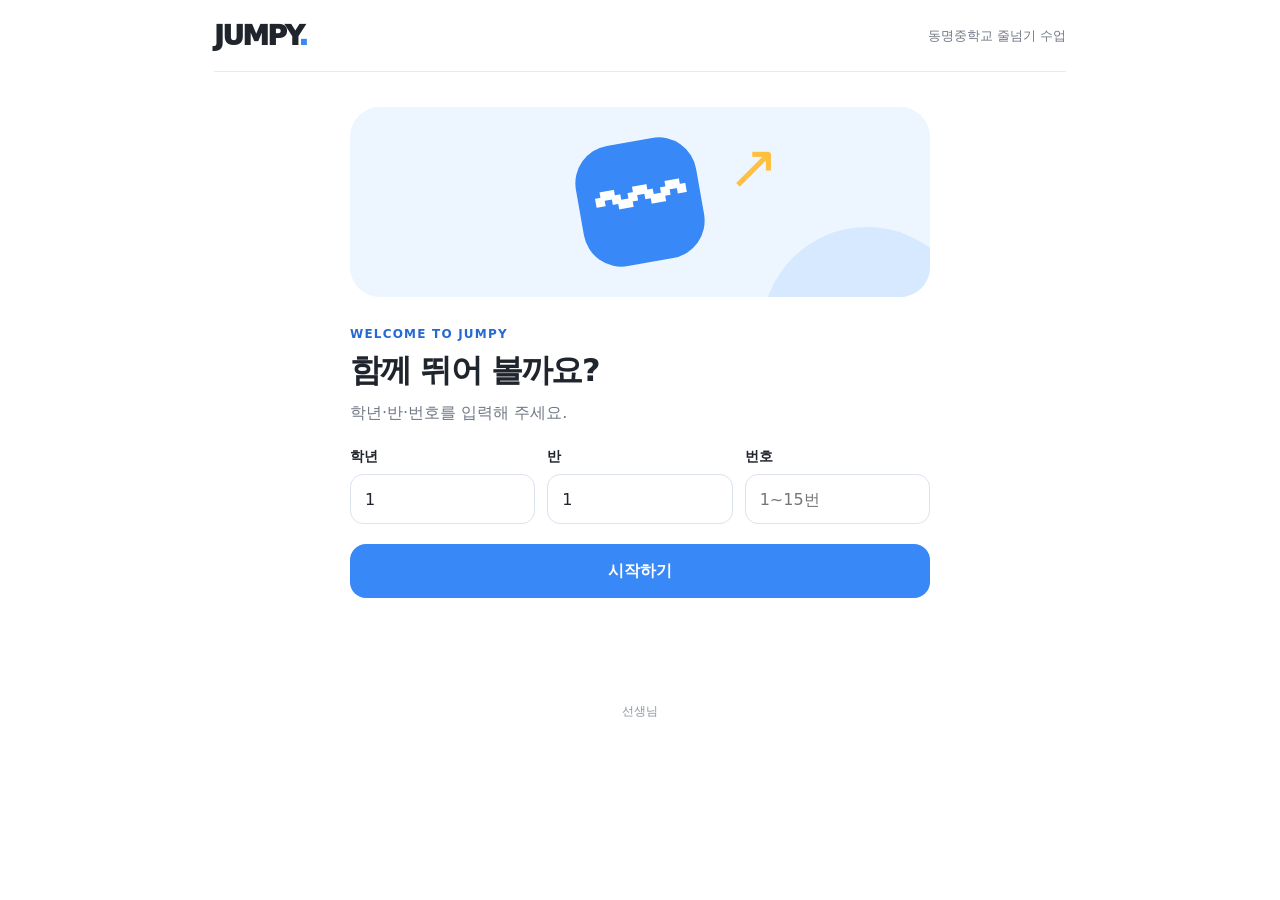
==== docs/index.html @ ad45feb1 "음악줄넘기: 반별 노래 목록·추천 BPM·배속, 칸 나누기, 박자별 색칠 보드, 선생님 발표 화면 - 학생: 노래 업로드 대신 우리 반 노래 드롭다운(BPM 위), 고르면 추천 B" ====
<!doctype html>
<html lang="ko">
<head>
  <meta charset="utf-8">
  <meta name="viewport" content="width=device-width, initial-scale=1, viewport-fit=cover">
  <meta name="theme-color" content="#ffffff">
  <meta name="apple-mobile-web-app-capable" content="yes">
  <title>JUMPY · 동명중학교</title>
  <link rel="manifest" href="manifest.webmanifest">
  <link rel="icon" href="icon.svg" type="image/svg+xml">
  <link rel="apple-touch-icon" href="apple-touch-icon.png">
  <link rel="stylesheet" href="style.css?v=40">
</head>
<body class="student-app">
<main class="app-shell">
  <header class="app-header"><div class="wordmark">JUMPY<span>.</span></div><span class="header-label">동명중학교 줄넘기 수업</span></header>

  <section id="login" class="entry-screen">
    <div class="entry-art" aria-hidden="true"><div class="jump-orbit">↗</div><div class="entry-icon">〰</div></div>
    <div class="eyebrow">WELCOME TO JUMPY</div>
    <h1>함께 뛰어 볼까요?</h1>
    <p class="subtle">학년·반·번호를 입력해 주세요.</p>
    <div class="entry-fields"><div><label for="grade">학년</label><input id="grade" type="number" min="1" max="6" inputmode="numeric" value="1"></div><div><label for="classNo">반</label><input id="classNo" type="number" min="1" max="30" inputmode="numeric" value="1"></div><div><label for="number">번호</label><input id="number" type="number" min="1" max="99" inputmode="numeric" placeholder="번호"></div></div>
    <button id="enter" class="primary wide">시작하기</button><p id="loginError" class="error" role="alert"></p>
  </section>

  <section id="dashboard" class="hidden">
    <div id="homePanel" class="student-panel">
      <div class="student-row"><span id="studentTitle" class="student-id"></span><button id="switchStudent" class="text-button">학번 변경</button></div>
      <h1 class="screen-title">오늘은 무엇을 할까요?</h1>
      <div class="activity-grid">
        <button id="recordBtn" class="activity-card rope-card"><span class="activity-icon">⌁</span><span class="activity-text"><strong>줄넘기 기록</strong><small>뛰고, 기록하고, 성장하기</small></span><span class="activity-arrow">↗</span></button>
        <button id="musicBtn" class="activity-card music-card"><span class="activity-icon">♫</span><span class="activity-text"><strong>음악 줄넘기</strong><small>우리 조의 동작 만들기</small></span><span class="activity-arrow">↗</span></button>
      </div>
      <p id="attemptInfo" class="compact-info"></p>
      <section class="summary-card"><div class="section-heading"><h2>나의 줄넘기 기록</h2><button class="link-button" data-target="historyPanel">전체 보기 →</button></div><div class="summary-numbers"><div><span>오늘 최고</span><strong id="today">—</strong></div><div><span>개인 최고</span><strong id="best">—</strong></div><div><span>지난 기록보다</span><strong id="change">—</strong></div></div><p id="syncStatus" class="status-line" role="status"></p></section>
      <section class="summary-card rank-summary"><div class="section-heading"><h2>우리 반 랭킹</h2><button class="link-button" data-target="rankPanel">순위 보기 →</button></div><p id="rank" class="rank-preview"></p></section>
      <section class="summary-card"><div class="section-heading"><h2>도전 메달</h2><button class="link-button" data-target="challengePanel">모두 보기 →</button></div><div id="medalPreview" class="medal-preview"></div></section>
    </div>
    <div id="historyPanel" class="student-panel hidden"><div class="panel-head"><span class="eyebrow">MY RECORD</span><h1>내 줄넘기 기록</h1></div><div class="summary-card"><h2>기록 성장</h2><p id="compare" class="subtle"></p><canvas id="growth" aria-label="날짜별 기록 그래프" role="img"></canvas></div><div class="summary-card"><h2>운동 달력</h2><div id="calendar" class="record-grid" aria-label="이번 달 운동 날짜"></div></div><div class="summary-card"><h2>도전 기록</h2><ul id="records" class="record-list"></ul></div><div id="medals" class="hidden"></div></div>
    <div id="musicPanel" class="student-panel hidden"><div class="panel-head"><span class="eyebrow">MUSIC JUMP</span><h1>음악 줄넘기</h1><p class="subtle">한 칸은 8박! 칸을 4박씩·2박씩 나눌 수도 있어요. 8칸 한 줄을 이어 한 곡을 만들어요.</p></div><div class="summary-card"><div class="music-fields"><div><label for="groupName">조 이름</label><input id="groupName" maxlength="20" placeholder="예: 점프스타"></div><div><label for="musicTheme">주제</label><input id="musicTheme" maxlength="40" placeholder="예: 신나는 여행"></div></div><div id="songCard" class="song-pick"><div class="song-pick-row"><div><label for="songSelect">우리 조 노래</label><select id="songSelect" disabled><option value="">노래 목록 불러오는 중…</option></select></div><div><label for="songRate">배속</label><select id="songRate"><option value="0.25">0.25배</option><option value="0.5">0.5배</option><option value="1" selected>1배 (원래 빠르기)</option><option value="1.25">1.25배</option><option value="1.5">1.5배</option><option value="2">2배</option></select></div></div><p id="songInfo" class="song-info"></p><p id="songStatus" class="status-line" role="status"></p><audio id="songAudio" preload="auto" playsinline class="hidden"></audio></div><div class="music-tempo"><label for="musicBpm">음악 빠르기 · BPM</label><input id="musicBpm" type="number" inputmode="decimal" min="20" max="300" step="0.01" value="125" aria-describedby="musicBpmHint"><p id="musicBpmHint" class="subtle music-tip">노래를 고르면 추천 BPM이 자동으로 들어가요.</p></div><div class="section-heading"><h2>8칸 안무</h2><span id="barCount" class="subtle"></span></div><p class="subtle music-tip">줄을 펼쳐 각 칸의 동작을 편집해요. 접으면 기호로 한눈에 볼 수 있고, 같은 줄은 복사하면 돼요.</p><p id="songLength" class="song-length"></p><div class="song-toolbar"><span>기호 하나를 8박자씩 반복해요.</span><button id="collapseBars" class="secondary" type="button">모두 접기</button></div><div id="beatGrid" class="song-bars" role="group" aria-label="8칸 안무 줄"></div><button id="addBar" class="secondary add-bar">＋ 8칸 한 줄 추가</button><div id="musicPalettePark" class="hidden"><div id="movePalette" class="move-palette"></div></div><h3 class="custom-move-heading">우리 동작 만들기</h3><div class="custom-move-form"><input id="customSymbol" maxlength="8" aria-label="새 동작 기호" placeholder="기호 예: ★"><input id="customLabel" maxlength="20" aria-label="새 동작 이름" placeholder="동작 이름"><button id="addCustomMove" class="secondary" type="button">＋ 추가</button></div><p id="customMoveStatus" class="status-line" role="status"></p><div id="musicCountdown" class="music-countdown hidden" role="status"></div><div id="practiceBoard" class="cv-wrap practice-board hidden" aria-label="재생 중인 안무"></div><p id="practiceBeat" class="practice-beat" role="status"></p><div class="music-actions"><button id="practiceBtn" class="secondary">▶ 노래와 안무 재생</button><button id="submitMusic" class="primary">제출하기</button></div><p id="musicStatus" class="status-line" role="status"></p></div></div>
    <div id="challengePanel" class="student-panel hidden"><div class="panel-head"><span class="eyebrow">MY MEDALS</span><h1>나의 메달</h1></div><div id="challenges" class="medal-grid"></div></div>
    <div id="rankPanel" class="student-panel hidden"><div class="panel-head"><span class="eyebrow">CLASS RANKING</span><h1>우리 반 랭킹</h1><p class="subtle">같은 제한시간의 기록</p></div><ol id="leaders" class="leaderboard"></ol></div>
  </section>

  <section id="measure" class="hidden"><div class="flow-header"><button id="cancelBtn" class="back-button" aria-label="돌아가기">←</button><div><span class="eyebrow">JUMP ROPE</span><h1>줄넘기 기록</h1></div></div><div class="measure-layout"><div class="camera-panel"><div id="stage"><video id="video" playsinline muted autoplay></video><canvas id="overlay"></canvas><div id="countdown" class="hidden"></div><div id="gestureGuide" class="hidden">✋ 한 손을 머리 위로 들어 주세요</div></div><p id="cameraStatus" class="camera-state" aria-live="polite">카메라를 준비해 주세요.</p></div><div class="measure-side"><div class="counter-card"><span>점프 수</span><strong id="count">0회</strong><div class="counter-meta"><div><small>남은 시간</small><b id="timeLeft">00:30</b></div><div><small>현재 속도</small><b id="pace">—</b></div></div></div><p id="rule" class="compact-info"></p><div class="measure-actions"><button id="cameraBtn" class="secondary">카메라 연결</button><button id="beginBtn" class="primary" disabled>버튼으로 시작</button></div><p id="measureError" class="error" role="alert"></p></div></div></section>

  <section id="result" class="hidden"><div class="result-top"><span class="eyebrow">JUMP COMPLETE</span><h1>이번 기록</h1><strong id="resultCount">—</strong><span class="result-unit">회</span></div><div class="result-stats"><div><span>개인 최고</span><strong id="resultBest">—</strong></div><div><span>반 순위</span><strong id="resultRank">—</strong></div><div><span>평균 속도</span><strong id="resultPace">—</strong></div></div><p id="resultDuration" class="compact-info"></p><p id="saveStatus" class="status-line" role="status"></p><div class="result-actions"><button id="retryBtn" class="secondary">다시 도전</button><button id="resultHome" class="primary">내 기록 보기</button></div></section>

  <nav id="bottomNav" class="bottom-nav hidden" aria-label="학생 메뉴"><button data-target="homePanel" class="active"><span>⌂</span>홈</button><button data-target="historyPanel"><span>▥</span>기록</button><button data-target="musicPanel"><span>♫</span>음악</button><button data-target="rankPanel"><span>♛</span>랭킹</button></nav>
  <footer id="teacherLink" class="app-footer"><a href="teacher.html">선생님</a></footer>
</main>
<script src="jump_counter.js?v=25"></script><script type="module" src="app.js?v=40"></script>
</body></html>
---- docs/style.css ----
:root{--brand:#3988f7;--brand-dark:#2469d4;--brand-soft:#eaf3ff;--ink:#20252d;--muted:#717987;--line:#e7ebf0;--surface:#fff;--canvas:#f6f8fb;--success:#21a879;--danger:#d94354;font-family:Pretendard,"Noto Sans KR","Apple SD Gothic Neo",system-ui,sans-serif;color:var(--ink)}*{box-sizing:border-box}body{margin:0;background:var(--surface)}button,input,select{font:inherit}button{cursor:pointer;border:0}button:disabled{opacity:.48;cursor:not-allowed}input,select{width:100%;min-height:50px;padding:12px 14px;border:1px solid #dce3ed;border-radius:13px;background:white;color:var(--ink)}label{display:block;font-size:14px;font-weight:700;margin:0 0 8px}.hidden{display:none!important}.primary,.secondary{min-height:54px;border-radius:16px;padding:12px 20px;font-weight:800}.primary{background:var(--brand);color:white}.secondary{background:var(--brand-soft);color:var(--brand-dark)}.wide{width:100%}.text-button,.link-button{background:none;color:var(--brand-dark);font-weight:750}.error{color:var(--danger);min-height:1.4em}.subtle{color:var(--muted);line-height:1.45}.eyebrow{font-size:12px;font-weight:850;letter-spacing:.1em;color:var(--brand-dark)}.app-shell{max-width:900px;margin:auto;min-height:100vh;padding:0 24px 100px}.app-header{height:72px;display:flex;align-items:center;justify-content:space-between;border-bottom:1px solid var(--line)}.wordmark{font-size:27px;letter-spacing:-.07em;font-weight:950}.wordmark span{color:var(--brand)}.header-label{color:var(--muted);font-size:13px}.app-footer{text-align:center;padding:28px 0}.app-footer a{color:#8a95a4;font-size:12px;text-decoration:none}.entry-screen{max-width:580px;margin:35px auto}.entry-art{height:190px;background:#edf5ff;border-radius:30px;display:grid;place-items:center;position:relative;overflow:hidden}.entry-art:after{content:"";position:absolute;width:210px;height:210px;border-radius:50%;background:#d7e9ff;right:-42px;bottom:-140px}.entry-icon{width:122px;height:122px;display:grid;place-items:center;background:#3988f7;color:white;border-radius:38px;font-size:88px;font-weight:800;transform:rotate(-10deg)}.jump-orbit{position:absolute;z-index:1;top:23px;right:26%;font-size:62px;color:#ffbf3f}.entry-screen .eyebrow{margin-top:30px}.entry-screen h1{font-size:32px;letter-spacing:-.05em;margin:8px 0}.entry-screen .subtle{margin:0 0 24px}.entry-fields{display:grid;grid-template-columns:repeat(3,1fr);gap:12px;margin-bottom:20px}.student-panel{padding-top:26px}.student-row{display:flex;align-items:center;justify-content:space-between}.student-id{color:var(--brand-dark);font-weight:800;font-size:14px;background:var(--brand-soft);border-radius:30px;padding:8px 14px}.screen-title{font-size:29px;letter-spacing:-.04em;margin:25px 0 20px}.activity-grid{display:grid;grid-template-columns:1fr 1fr;gap:16px}.activity-card{position:relative;display:flex;align-items:flex-start;flex-direction:column;text-align:left;border-radius:24px;min-height:220px;padding:23px;overflow:hidden}.rope-card{background:#eaf3ff;color:#134eaa}.music-card{background:#fff2dc;color:#825018}.activity-icon{font-size:70px;line-height:1;font-weight:600}.activity-text{margin-top:auto}.activity-text strong{font-size:23px;display:block}.activity-text small{display:block;margin-top:6px;font-size:13px}.activity-arrow{position:absolute;right:22px;top:22px;font-size:24px}.compact-info{font-size:13px;color:var(--muted);margin:14px 2px}.summary-card{background:white;border:1px solid var(--line);border-radius:20px;padding:22px;margin:18px 0}.section-heading{display:flex;justify-content:space-between;align-items:center;gap:10px}.summary-card h2,.section-heading h2{font-size:19px;margin:0 0 17px}.section-heading h2{margin:0}.summary-numbers{display:grid;grid-template-columns:repeat(3,1fr);gap:12px;margin-top:20px}.summary-numbers>div{background:var(--canvas);border-radius:15px;padding:15px}.summary-numbers span,.result-stats span{font-size:12px;color:var(--muted);display:block}.summary-numbers strong{display:block;font-size:27px;margin-top:7px;font-variant-numeric:tabular-nums}.status-line{font-size:13px;color:var(--muted);margin:15px 0 0;min-height:20px}.rank-preview{background:var(--canvas);border-radius:14px;padding:17px;margin:18px 0 0;font-weight:750}.panel-head{margin-bottom:24px}.panel-head h1{font-size:30px;margin:8px 0 6px}.panel-head p{margin:0}.record-grid{display:grid;grid-template-columns:repeat(7,1fr);gap:6px}.day{min-height:34px;display:grid;place-items:center;border-radius:8px;background:#f2f4f8;color:#6d7684;font-size:12px}.day.done{background:#dbeaff;color:#1554b2;font-weight:800}.day.today{outline:2px solid var(--brand)}#growth{width:100%;height:205px;display:block}.record-list,.leaderboard{list-style:none;padding:0;margin:0}.record-list li{display:flex;justify-content:space-between;gap:12px;padding:14px 4px;border-bottom:1px solid var(--line)}.record-list li:last-child{border:0}.leaderboard{counter-reset:rank}.leaderboard li{display:flex;align-items:center;gap:15px;padding:18px;border-bottom:1px solid var(--line);font-size:18px}.leaderboard li.mine{background:var(--brand-soft);border-radius:14px;color:var(--brand-dark);font-weight:800}.leaderboard li .place{min-width:48px;font-weight:850;color:var(--brand-dark)}.leaderboard li strong{margin-left:auto}.medal-grid{display:grid;grid-template-columns:repeat(2,1fr);gap:16px}.medal-card{border:1px solid var(--line);border-radius:22px;padding:22px;text-align:center;background:#fff}.medal-card.locked img{filter:grayscale(1);opacity:.46}.medal-card img{width:100px;height:100px;display:block;margin:0 auto 13px}.medal-card h2{font-size:18px;margin:6px 0}.medal-card p{font-size:13px;color:var(--muted);margin:0 0 8px}.medal-card strong{font-size:13px;color:var(--brand-dark)}.music-fields{display:grid;grid-template-columns:1fr 1fr;gap:12px;margin-bottom:27px}.beat-grid{display:grid;grid-template-columns:repeat(4,1fr);gap:10px;margin:0 0 25px}.beat{min-height:120px;border:2px solid var(--line);background:white;border-radius:18px;text-align:center;color:var(--ink);padding:10px}.beat.selected{border-color:var(--brand);background:var(--brand-soft)}.beat.playing{background:#fff1cf;border-color:#f4b946}.beat .beat-number{display:block;font-size:12px;color:var(--muted)}.beat strong{display:block;font-size:28px;margin:6px 0}.move-palette{display:flex;gap:8px;flex-wrap:wrap}.move-palette button{border:1px solid var(--line);background:white;border-radius:12px;padding:10px 15px;font-weight:700}.music-actions{display:flex;gap:10px;margin-top:25px}.music-actions button{flex:1}.flow-header{display:flex;align-items:center;gap:16px;padding:25px 0}.flow-header h1{margin:3px 0 0;font-size:26px}.back-button{background:#f1f5fb;color:var(--ink);border-radius:50%;width:44px;height:44px;font-size:23px}.measure-layout{display:grid;grid-template-columns:minmax(0,1.3fr) minmax(260px,.7fr);gap:18px}.camera-panel,.measure-side{min-width:0}#stage{position:relative;background:#141b28;border-radius:20px;min-height:480px;overflow:hidden;display:grid;place-items:center}#video{max-width:100%;max-height:72vh;transform:scaleX(-1)}#overlay{position:absolute;left:50%;top:50%;transform:translate(-50%,-50%) scaleX(-1);pointer-events:none}#countdown{position:absolute;inset:0;display:grid;place-items:center;background:#14223caf;color:white;font-size:110px;font-weight:900;z-index:2}#gestureGuide{position:absolute;bottom:16px;left:16px;right:16px;text-align:center;background:#141b28d9;color:white;padding:12px;border-radius:12px;font-weight:800}.camera-state{font-weight:750;text-align:center;min-height:48px}.counter-card{border:1px solid var(--line);border-radius:20px;padding:28px;text-align:center}.counter-card>span{font-size:15px;font-weight:750;color:var(--muted)}.counter-card>strong{display:block;font-size:clamp(42px,6vw,72px);line-height:1.2;font-variant-numeric:tabular-nums;color:var(--brand-dark);white-space:nowrap}.counter-meta{display:flex;justify-content:space-around;border-top:1px solid var(--line);padding-top:17px}.counter-meta small{display:block;color:var(--muted)}.counter-meta b{display:block;font-size:20px;margin-top:5px}.measure-actions{display:grid;gap:10px;margin-top:20px}#result{max-width:620px;margin:40px auto}.result-top{text-align:center;background:var(--brand-soft);border-radius:28px;padding:36px}.result-top h1{font-size:25px;margin:10px 0}.result-top strong{font-size:110px;line-height:1.1;color:var(--brand-dark);font-variant-numeric:tabular-nums}.result-unit{font-size:22px;font-weight:800}.result-stats{display:grid;grid-template-columns:repeat(3,1fr);gap:10px;margin-top:15px}.result-stats>div{border:1px solid var(--line);border-radius:16px;padding:18px 12px;text-align:center}.result-stats strong{display:block;font-size:22px;margin-top:7px}.result-actions{display:flex;gap:12px;margin-top:25px}.result-actions button{flex:1}.bottom-nav{position:fixed;z-index:4;bottom:0;left:50%;transform:translateX(-50%);width:min(100%,900px);display:flex;justify-content:space-around;background:#ffffffef;backdrop-filter:blur(15px);border-top:1px solid var(--line);padding:8px 10px max(8px,env(safe-area-inset-bottom))}.bottom-nav button{flex:1;background:none;color:#84909e;min-height:50px;font-size:12px}.bottom-nav button span{display:block;font-size:23px}.bottom-nav button.active{color:var(--brand-dark);font-weight:850}.teacher-app{background:var(--canvas)}.teacher-shell{max-width:1500px;margin:auto;padding:0 35px 60px}.teacher-login{max-width:480px;margin:90px auto;background:white;padding:35px;border:1px solid var(--line);border-radius:24px}.teacher-login h1{font-size:30px}.teacher-login input{margin-bottom:15px}.teacher-board .app-header{background:white;padding:0 20px}.teacher-board{display:grid;grid-template-columns:280px minmax(0,1fr);gap:22px;padding-top:24px}.teacher-sidebar,.teacher-main>section{background:white;border:1px solid var(--line);border-radius:20px;padding:22px}.teacher-sidebar{align-self:start}.teacher-sidebar h2{font-size:20px}.teacher-sidebar label{margin-top:17px}.teacher-sidebar .primary,.teacher-sidebar .secondary{width:100%;margin-top:12px}.teacher-main{display:grid;gap:18px}.teacher-top{display:flex;justify-content:space-between;align-items:flex-start}.teacher-top h1{font-size:31px;margin:0}.teacher-top p{margin:8px 0 0}.projector-stats{display:grid;grid-template-columns:repeat(3,1fr);gap:14px}.projector-stats div{background:var(--brand-soft);border-radius:18px;padding:18px}.projector-stats span{color:#4c627d}.projector-stats strong{display:block;font-size:42px;color:var(--brand-dark);margin-top:9px}.teacher-table{width:100%;border-collapse:collapse;text-align:left}.teacher-table th,.teacher-table td{padding:13px;border-bottom:1px solid var(--line)}.teacher-table th{color:var(--muted);font-size:13px}.teacher-table td{font-size:17px}.teacher-settings{display:grid;grid-template-columns:repeat(2,1fr);gap:12px}.teacher-settings label{margin:0}.teacher-settings label>span{display:block;margin-bottom:8px}.teacher-settings .check{display:flex;align-items:center;gap:8px}.teacher-settings .check input{width:auto;min-height:0}.projector-mode .teacher-sidebar{display:none}.projector-mode .teacher-board{grid-template-columns:1fr}.projector-mode .teacher-main{font-size:1.2rem}.projector-mode .teacher-table td{font-size:24px}.projector-mode .projector-stats strong{font-size:60px}@media(max-width:700px){.app-shell{padding:0 20px 95px}.app-header{height:64px}.header-label{font-size:11px}.screen-title{font-size:25px}.activity-card{min-height:205px}.activity-icon{font-size:56px}.activity-text strong{font-size:19px}.measure-layout{grid-template-columns:1fr}#stage{min-height:390px}.counter-card{padding:14px}.counter-card>strong{font-size:65px}.teacher-board{grid-template-columns:1fr}.teacher-shell{padding:0 16px 40px}}@media(max-width:480px){.app-shell{padding:0 16px 90px}.entry-fields{gap:6px}.activity-grid{gap:10px}.activity-card{min-height:185px;padding:15px}.activity-text strong{font-size:17px}.activity-text small{font-size:11px}.summary-card{padding:17px}.summary-numbers{gap:5px}.summary-numbers>div{padding:11px}.summary-numbers strong{font-size:21px}.medal-card{padding:13px}.medal-card img{width:75px;height:75px}.music-fields{grid-template-columns:1fr}.beat-grid{gap:5px}.beat{min-height:105px;padding:6px}.beat strong{font-size:23px}.result-stats strong{font-size:17px}}@media(prefers-reduced-motion:reduce){*,*:before,*:after{scroll-behavior:auto!important;animation:none!important;transition:none!important}}
.teacher-toolbar{display:flex;gap:9px}.teacher-toolbar button{white-space:nowrap}.projector-mode #settingsCard{display:none}.projector-mode .teacher-shell{max-width:1800px}.projector-mode .teacher-main>section{padding:28px}.projector-mode .teacher-table th{font-size:17px}
.bars-list{display:grid;gap:16px;margin:15px 0}.bar-row{background:#f8faff;border:1px solid var(--line);border-radius:18px;padding:15px}.bar-header{display:flex;justify-content:space-between;align-items:center;margin-bottom:10px;font-weight:800;color:#314763}.bar-header button{background:#fff0f1;color:#bb3548;border-radius:10px;padding:8px 12px;min-height:40px;font-weight:750}.bar-row .beat-grid{margin:0}.add-bar{width:100%;border:1px dashed #8ab7f2;background:#f2f7ff;margin:0 0 27px}.music-tip{font-size:13px;margin:6px 0 0}.medal-preview{display:grid;grid-template-columns:repeat(4,1fr);gap:8px;margin-top:18px}.medal-preview button{background:#f7f9fc;border-radius:15px;padding:11px 5px;color:var(--ink);min-height:128px}.medal-preview img{width:60px;height:60px;display:block;margin:0 auto 5px}.medal-preview strong{display:block;font-size:12px}.medal-preview small{display:block;font-size:11px;color:var(--muted);margin-top:3px}@media(max-width:480px){.bar-row{padding:10px}.medal-preview{grid-template-columns:repeat(2,1fr)}.medal-preview button{min-height:110px}}
.bar-row .beat-grid{grid-template-columns:repeat(4,minmax(0,1fr));gap:10px}.bar-row .beat{width:100%;min-width:0;height:112px;min-height:0;display:flex;flex-direction:column;justify-content:center;align-items:center;gap:8px;padding:8px;touch-action:manipulation}.bar-row .beat strong{font-size:clamp(30px,5vw,46px);line-height:1;margin:0;font-weight:650}.bar-row .beat-number{font-size:13px;font-weight:700}.move-palette{display:grid;grid-template-columns:repeat(4,minmax(0,1fr));gap:10px}.move-palette button{min-width:0;min-height:68px;display:flex;align-items:center;justify-content:center;gap:7px;text-align:center;touch-action:manipulation}.move-palette .move-symbol{font-size:25px;line-height:1}.move-palette .move-label{font-size:14px;white-space:nowrap}@media(max-width:700px){.move-palette{grid-template-columns:repeat(2,minmax(0,1fr))}}@media(max-width:480px){.bar-row .beat-grid{gap:5px}.bar-row .beat{height:94px;padding:4px}.bar-row .beat strong{font-size:31px}.move-palette button{min-height:58px}.move-palette .move-label{font-size:13px}}
/* Teacher workspace: one activity per tab, with classroom presentation views. */
.teacher-main{min-width:0;display:block}.teacher-main>section{margin-bottom:16px}.teacher-overview .projector-stats{margin-top:18px}.teacher-tabs{display:grid;grid-template-columns:repeat(3,minmax(0,1fr));gap:9px;padding:7px;margin:0 0 16px;background:#e8edf5;border-radius:18px}.teacher-tabs button{min-height:60px;background:transparent;border-radius:13px;color:#526277;font-size:17px;font-weight:800}.teacher-tabs button.active{background:white;color:var(--brand-dark);box-shadow:0 4px 12px #2748701a}.teacher-pane{min-height:420px}.pane-heading{display:flex;justify-content:space-between;align-items:center;gap:20px;margin-bottom:24px}.pane-heading h2{margin:5px 0 0;font-size:30px;letter-spacing:-.04em}.pane-heading p{margin:7px 0 0}.teacher-checks{display:grid;gap:10px;align-content:center;padding:10px 0}.teacher-checks .check{margin:0}.teacher-checks .check input{width:auto;min-height:0}.teacher-pane #saveSettings{margin-top:24px;min-width:180px}.rank-podium{display:flex;align-items:end;justify-content:center;gap:14px;min-height:245px;margin:28px auto;max-width:880px}.podium-card{flex:1;min-width:0;max-width:270px;min-height:150px;padding:22px 12px;border-radius:24px 24px 12px 12px;text-align:center;background:#edf3fd;display:flex;flex-direction:column;justify-content:center;align-items:center;gap:8px}.podium-card.place-1{order:2;min-height:225px;background:linear-gradient(165deg,#fff2ba,#ffdb7b);color:#59420a}.podium-card.place-2{order:1;min-height:180px;background:linear-gradient(165deg,#f0f4fa,#cbd8e8);color:#41546e}.podium-card.place-3{order:3;background:linear-gradient(165deg,#f8e2d4,#e9bc9e);color:#754331}.podium-place{font-size:19px;font-weight:900}.podium-student{font-size:clamp(26px,3vw,42px)}.podium-score{font-size:clamp(24px,2.6vw,38px);font-variant-numeric:tabular-nums}.rank-list{list-style:none;margin:0;padding:0;display:grid;gap:10px}.rank-entry{display:grid;grid-template-columns:60px 90px minmax(100px,1fr) 90px 95px;align-items:center;gap:16px;padding:13px 18px;border-radius:15px;background:#f6f8fc}.rank-position{font-size:19px;font-weight:900;color:#3c6195}.rank-student{font-size:21px}.rank-track{height:19px;border-radius:20px;background:#e5ebf4;overflow:hidden}.rank-fill{height:100%;display:block;background:linear-gradient(90deg,#7ab3ff,#3487f7);border-radius:20px}.rank-score{font-size:24px;color:#145ab8;font-variant-numeric:tabular-nums;text-align:right}.rank-attempts{color:var(--muted);text-align:right}.board-empty{list-style:none;text-align:center;padding:65px 10px;color:#718096;font-size:19px}.music-wall{display:grid;grid-template-columns:repeat(5,minmax(0,1fr));align-items:start;gap:14px}.music-note{min-width:0;background:#fff7de;border:1px solid #f2e2b7;border-radius:19px;padding:18px;box-shadow:0 8px 18px #4d59600e;overflow-wrap:anywhere}.music-note:nth-child(5n+2){background:#eaf4ff;border-color:#d3e8ff}.music-note:nth-child(5n+3){background:#f3ecff;border-color:#e5d9fa}.music-note:nth-child(5n+4){background:#eaf7ee;border-color:#d7ebde}.music-note:nth-child(5n){background:#fff0ef;border-color:#f6dbd7}.music-note-head{display:flex;align-items:center;gap:8px}.music-note-icon{font-size:25px;color:#ee9c1b}.music-note h3{font-size:21px;line-height:1.3;margin:0}.music-note-theme{font-size:14px;color:#546278;margin:10px 0 18px;min-height:2em}.music-note-bars{display:grid;gap:8px}.music-note-line{border-radius:12px;padding:8px;background:#ffffffb0}.music-line-title{font-size:12px;font-weight:800;color:#60718a}.music-note-beats{display:grid;grid-template-columns:repeat(4,minmax(0,1fr));gap:4px;margin-top:5px}.music-beat{min-width:0;height:38px;display:grid;place-items:center;border-radius:8px;background:white;font-size:22px;font-weight:700;color:#25364d}.music-note-foot{border-top:1px solid #73809328;margin-top:17px;padding-top:12px;font-size:12px;color:#657185;font-weight:700}.teacher-pane.presenting,.teacher-pane:fullscreen{position:fixed;inset:0;z-index:10;min-height:100vh;margin:0!important;padding:clamp(24px,3vw,56px)!important;border:0;border-radius:0;overflow:auto;background:#f6f8fc}.teacher-pane.presenting .pane-heading h2,.teacher-pane:fullscreen .pane-heading h2{font-size:clamp(36px,4vw,64px)}.teacher-pane.presenting .rank-list,.teacher-pane:fullscreen .rank-list{max-width:1400px;margin:auto}.teacher-pane.presenting .rank-entry,.teacher-pane:fullscreen .rank-entry{min-height:68px}.teacher-pane.presenting .music-wall,.teacher-pane:fullscreen .music-wall{gap:20px}.teacher-pane.presenting .music-note,.teacher-pane:fullscreen .music-note{min-height:300px}.presenting-board{overflow:hidden}@media(max-width:1250px){.music-wall{grid-template-columns:repeat(3,minmax(0,1fr))}}@media(max-width:850px){.teacher-tabs button{font-size:14px}.music-wall{grid-template-columns:repeat(2,minmax(0,1fr))}.rank-entry{grid-template-columns:45px 65px minmax(65px,1fr) 72px;gap:8px}.rank-attempts{display:none}}@media(max-width:560px){.teacher-tabs{gap:3px;padding:4px}.teacher-tabs button{font-size:12px;padding:7px 3px}.pane-heading h2{font-size:24px}.pane-heading{align-items:start}.presentation-button{padding:10px;min-height:46px;font-size:12px}.music-wall{grid-template-columns:1fr}.rank-podium{gap:5px}.podium-card{padding:12px 4px}.podium-student{font-size:23px}.podium-score{font-size:21px}.rank-entry{padding:10px;grid-template-columns:36px 50px minmax(40px,1fr) 60px}.rank-position,.rank-student{font-size:15px}.rank-score{font-size:18px}}
.teacher-tabs{grid-template-columns:repeat(4,minmax(0,1fr))}.medal-editor{display:grid;grid-template-columns:repeat(2,minmax(0,1fr));gap:14px}.medal-edit-card{display:flex;align-items:center;gap:14px;min-width:0;padding:16px;border-radius:18px;background:#f7f9fc;border:1px solid var(--line)}.medal-edit-card img{width:76px;height:76px;flex:none}.medal-edit-fields{display:grid;grid-template-columns:repeat(2,minmax(0,1fr));gap:9px;flex:1;min-width:0}.medal-edit-fields label:first-child{grid-column:1/-1}.medal-edit-fields label{margin:0;color:#586980;font-size:12px}.medal-edit-fields input,.medal-edit-fields select{min-height:43px;margin-top:5px;padding:8px;font-size:14px}.medal-remove{align-self:start;background:#fff0f1;color:#bb3548;border-radius:9px;padding:8px;font-weight:750}.medal-actions{display:flex;gap:10px;margin-top:20px}.medal-actions button{min-width:160px}@media(max-width:1250px){.medal-editor{grid-template-columns:1fr}}@media(max-width:700px){.teacher-tabs button{font-size:12px}.medal-edit-card{flex-wrap:wrap}.medal-edit-card img{width:60px;height:60px}.medal-edit-fields{flex-basis:calc(100% - 150px)}}@media(max-width:480px){.teacher-tabs button{font-size:11px;line-height:1.3}.medal-actions button{min-width:0;flex:1}}
.teacher-tabs{grid-template-columns:repeat(5,minmax(0,1fr))}.move-editor{display:grid;gap:10px;max-width:790px}.move-edit-row{display:grid;grid-template-columns:minmax(100px,1fr) minmax(160px,2fr) 76px;gap:10px;align-items:center;padding:10px;border:1px solid var(--line);border-radius:14px;background:#f7f9fc}.move-edit-row input{min-height:48px}.move-remove{background:#fff0f1;color:#bb3548;border-radius:10px;min-height:44px;font-weight:750}.move-editor-actions{display:flex;gap:10px;margin-top:20px}.move-editor-actions button{min-width:170px}.move-option{position:relative;min-width:0}.move-option>button:first-child{width:100%;padding-right:22px}.move-option .move-delete{position:absolute;right:4px;top:3px;min-height:28px;width:27px;padding:0;border:0;border-radius:50%;color:#b8344a;background:#fff0f2;font-size:19px;line-height:1}.custom-move-heading{margin:24px 0 10px;font-size:17px}.custom-move-form{display:grid;grid-template-columns:minmax(100px,.7fr) minmax(170px,1.5fr) 105px;gap:8px}.custom-move-form input,.custom-move-form button{min-height:52px}.music-beat{min-height:65px;height:auto;display:flex;flex-direction:column;justify-content:center;gap:2px;padding:5px 2px;line-height:1.1}.music-beat b{font-size:21px}.music-beat-name{font-size:10px;font-weight:650;overflow-wrap:anywhere;max-height:3.2em;overflow:hidden}@media(max-width:700px){.teacher-tabs button{font-size:11px}.move-editor-actions button{min-width:0;flex:1}}@media(max-width:480px){.teacher-tabs{grid-template-columns:repeat(5,minmax(0,1fr))}.teacher-tabs button{font-size:10px}.move-edit-row{grid-template-columns:80px minmax(100px,1fr) 52px;gap:5px;padding:6px}.move-edit-row input{padding:7px;font-size:13px}.move-remove{font-size:12px}.custom-move-form{grid-template-columns:1fr 1fr}.custom-move-form button{grid-column:1/-1}.music-beat-name{font-size:9px}}
.teacher-tabs{grid-template-columns:repeat(3,minmax(0,1fr))}.record-filters{display:grid;grid-template-columns:repeat(3,minmax(130px,1fr)) auto;gap:12px;align-items:end}.record-filters label{color:var(--muted);font-size:13px;font-weight:700}.record-filters input,.record-filters select{margin-top:7px}.record-filters button{min-height:48px}.record-table-wrap{overflow:auto;margin-top:14px;max-height:62vh}.record-table{min-width:530px}.record-table td:nth-child(3){color:var(--brand-dark);font-weight:850}@media(max-width:850px){.record-filters{grid-template-columns:repeat(2,minmax(0,1fr))}}@media(max-width:560px){.teacher-tabs{grid-template-columns:repeat(3,minmax(0,1fr))}.record-filters{grid-template-columns:repeat(2,minmax(0,1fr))}.record-filters button{font-size:12px}}
.class-grade{margin:20px 0 10px;color:var(--muted);font-size:14px;font-weight:750}.class-picker{display:grid;grid-template-columns:repeat(3,minmax(0,1fr));gap:7px;margin-bottom:22px}.class-picker button{min-height:54px;background:#f2f5fa;border:1px solid transparent;border-radius:13px;color:#647084;font-size:17px;font-weight:850}.class-picker button.active{background:var(--brand-soft);border-color:#afcffc;color:var(--brand-dark)}.class-loading{opacity:.45;pointer-events:none}.record-toolbar{display:flex;align-items:center;justify-content:space-between;gap:12px;margin:22px 0 18px}.record-view-picker{display:flex;gap:4px;background:#edf1f7;border-radius:13px;padding:4px}.record-view-picker button{border-radius:10px;background:transparent;min-height:44px;color:#667386;font-size:14px;font-weight:800;padding:10px 18px}.record-view-picker button.active{background:white;color:var(--brand-dark);box-shadow:0 2px 6px #203a6410}.record-stats{display:grid;grid-template-columns:repeat(3,minmax(0,1fr));gap:12px}.record-stats>div{padding:18px;border:1px solid var(--line);border-radius:17px;background:#f8faff}.record-stats span{font-size:13px;color:var(--muted);font-weight:650}.record-stats strong{display:block;margin-top:8px;font-size:27px;color:var(--brand-dark);font-variant-numeric:tabular-nums}.record-table{min-width:780px}.record-table th{position:sticky;top:0;z-index:1;background:#f8faff;white-space:nowrap}.record-table td{font-size:15px;white-space:nowrap}.record-table .record-date-cell{font-size:12px;color:var(--muted)}.record-table .record-improved{color:#168150;font-weight:850}.record-detail-button{background:var(--brand-soft);color:var(--brand-dark);font-size:13px;font-weight:800;padding:7px 12px;border-radius:9px;min-height:35px}.record-detail-row>td{background:#f7f9fc;padding:12px 22px}.record-detail-list{list-style:none;margin:0;padding:0;display:grid;gap:7px}.record-detail-list li{display:flex;justify-content:space-between;gap:24px;max-width:420px;padding:9px 12px;background:white;border-radius:10px;font-size:13px}.record-detail-list strong{color:var(--brand-dark)}.sr-only{position:absolute;width:1px;height:1px;padding:0;margin:-1px;overflow:hidden;clip:rect(0,0,0,0);white-space:nowrap;border:0}@media(max-width:1000px){.teacher-board{grid-template-columns:230px minmax(0,1fr)}.record-filters{grid-template-columns:repeat(2,minmax(0,1fr))}.record-stats>div{padding:13px}.record-stats strong{font-size:23px}}@media(max-width:700px){.teacher-board{grid-template-columns:1fr}.record-toolbar{align-items:flex-start}.record-view-picker button{padding:8px 10px;font-size:12px}.record-stats{gap:7px}.record-stats span{font-size:11px}.record-stats strong{font-size:20px}.class-picker{max-width:360px}.class-grade{margin-top:12px}}
.ranking-actions{display:flex;align-items:center;justify-content:space-between;gap:16px;margin-bottom:18px}.ranking-actions button{min-height:48px}.ranking-live-label{display:flex;align-items:center;gap:8px;font-size:13px;font-weight:750;color:var(--muted)}.ranking-live-label:before{content:"";width:8px;height:8px;border-radius:50%;background:var(--brand)}.ranking-live-label.ranking-paused:before{background:#b5bed0}.rank-student,.student-rank-label{display:flex;flex-direction:column;gap:4px}.rank-movement{font-size:11px;font-weight:850;color:var(--muted);min-height:0;line-height:1.2}.rank-movement:empty{display:none}.rank-movement.rank-up{color:var(--brand-dark)}.rank-entry.rank-rising{background:var(--brand-soft)}.rank-entry{position:relative}.rank-fill{transition:width .65s cubic-bezier(.22,1,.36,1)}.final-ranking{padding:20px 0 12px}.final-ranking-heading{text-align:center}.final-ranking-heading h3{font-size:34px;letter-spacing:-.04em;margin:10px 0}.final-ranking-heading p{margin:0}.final-podium{min-height:330px;margin:45px auto 32px;gap:18px}.final-winner-card{position:relative;visibility:hidden;background:#fff!important;color:var(--ink)!important;border:1px solid var(--line);border-radius:24px 24px 12px 12px;min-height:220px;padding:24px 14px;box-shadow:0 5px 14px #203b6510}.final-winner-card.winner-revealed{visibility:visible}.final-winner-card.place-1{min-height:320px;border-color:#ebdba3}.final-winner-card.place-2{min-height:270px}.final-place-badge{width:62px;height:62px;display:grid;place-items:center;border-radius:50%;background:#fff2c4;color:#816007;font-size:32px;font-weight:900;font-variant-numeric:tabular-nums;margin-bottom:6px}.place-2 .final-place-badge{background:#eaf0f7;color:#50627a}.place-3 .final-place-badge{background:#f8e5d7;color:#88562f}.final-winner-card .podium-student{font-size:clamp(24px,3vw,36px);overflow-wrap:anywhere;line-height:1.4}.final-winner-card .podium-score{color:var(--brand-dark);font-size:clamp(32px,3vw,48px)}.final-ranking-actions{display:flex;justify-content:center;gap:12px}.final-ranking-actions button{min-width:160px}.winner-burst{position:absolute;left:50%;top:20%;pointer-events:none;z-index:2}.winner-burst i{position:absolute;width:7px;height:12px;border-radius:2px;background:var(--brand);animation:winner-spark 1.2s var(--burst-delay) cubic-bezier(.2,.6,.3,1) both}.winner-burst i:nth-child(3n){background:#e8bd49}.winner-burst i:nth-child(3n+1){background:#a8ccff}@keyframes winner-spark{0%{opacity:0;transform:rotate(var(--burst-angle)) translateY(0) rotate(0)}15%{opacity:1}100%{opacity:0;transform:rotate(var(--burst-angle)) translateY(-170px) rotate(160deg)}}.teacher-pane.presenting .final-ranking-heading h3,.teacher-pane:fullscreen .final-ranking-heading h3{font-size:clamp(36px,4vw,60px)}.teacher-pane.presenting .final-podium,.teacher-pane:fullscreen .final-podium{max-width:1100px;min-height:420px}.teacher-pane.presenting .final-winner-card,.teacher-pane:fullscreen .final-winner-card{max-width:340px}.teacher-pane.presenting .final-winner-card.place-1,.teacher-pane:fullscreen .final-winner-card.place-1{min-height:390px}@media(max-width:700px){.ranking-actions{gap:8px}.ranking-live-label{font-size:11px}.ranking-actions button{font-size:12px;padding:10px}.final-podium{gap:8px;min-height:290px;margin-top:30px}.final-winner-card{padding:18px 8px;min-height:180px}.final-winner-card.place-1{min-height:270px}.final-winner-card.place-2{min-height:220px}.final-place-badge{width:48px;height:48px;font-size:26px}.final-winner-card .podium-student{font-size:22px}.final-winner-card .podium-score{font-size:28px}.final-ranking-actions button{min-width:0;flex:1}.final-ranking-heading h3{font-size:28px}}@media(prefers-reduced-motion:reduce){.rank-fill{transition:none}.winner-burst{display:none}}
.final-podium-stage{position:relative}.final-rank-countdown{position:absolute;inset:0;z-index:3;display:grid;place-items:center;pointer-events:none;color:var(--brand-dark);font-size:clamp(100px,15vw,180px);font-weight:950;font-variant-numeric:tabular-nums}.rank-podium .podium-card{position:relative}.rank-podium .podium-student{overflow-wrap:anywhere;max-width:100%}.final-winner-card.winner-revealed.place-1 .final-place-badge:before{content:"♛";position:absolute;top:-34px;font-size:34px;color:#b78920}
#rankPodium .podium-card{background:var(--surface);border:1px solid var(--line);color:var(--ink)}#rankPodium .podium-place{border-radius:999px;padding:5px 12px;font-size:15px;background:var(--brand-soft);color:var(--brand-dark)}#rankPodium .place-1 .podium-place{background:#fff2c4;color:#816007}#rankPodium .place-2 .podium-place{background:#eaf0f7;color:#50627a}#rankPodium .place-3 .podium-place{background:#f8e5d7;color:#88562f}

/* Student QR uses the existing white cards and blue actions. */
.student-qr-dialog{box-sizing:border-box;border:1px solid var(--line);border-radius:24px;background:#fff;color:var(--ink);padding:24px;width:min(760px,calc(100vw - 32px));max-height:calc(100dvh - 32px);overflow:auto;box-shadow:0 16px 70px #203b6530}
.student-qr-dialog::backdrop{background:#14243b88}.qr-heading{display:flex;justify-content:space-between;align-items:center;gap:16px}.qr-heading h2{margin:6px 0;font-size:26px}.qr-heading button{flex-shrink:0}.student-qr-dialog>p{text-align:center;line-height:1.7}
#studentQrCanvas{display:block;width:min(100%,480px);height:auto;aspect-ratio:1;margin:8px auto 16px;image-rendering:pixelated;background:#fff}.qr-actions{display:flex;justify-content:center;gap:10px;flex-wrap:wrap}.qr-actions button{min-height:44px}.qr-link-details{font-size:13px;color:var(--muted);margin-top:12px}.qr-link-details summary{cursor:pointer;min-height:44px;display:flex;align-items:center}.qr-link-details a{display:block;overflow-wrap:anywhere;line-height:1.5;color:var(--brand-dark)}
.student-qr-dialog:fullscreen,.student-qr-dialog.qr-expanded{width:100vw;max-width:none;height:100dvh;max-height:none;border:0;border-radius:0}.student-qr-dialog:fullscreen #studentQrCanvas,.student-qr-dialog.qr-expanded #studentQrCanvas{width:min(70vh,calc(100vw - 64px));max-width:850px}.student-qr-dialog.qr-expanded{position:fixed;inset:0;margin:0}
@media(max-width:480px){.student-qr-dialog{padding:18px;border-radius:18px}.qr-heading h2{font-size:21px}.qr-actions button{flex:1 1 40%;font-size:14px}}

.music-tempo{margin-bottom:24px}.music-tempo input{max-width:180px}.music-tempo .music-tip{line-height:1.7}.bar-row .beat-grid{row-gap:10px}

.music-sequence-note .music-note-beats{grid-template-columns:1fr}.music-sequence-note .music-beat{min-height:48px;flex-direction:row;gap:10px;justify-content:flex-start;padding:8px 12px}.music-sequence-note .music-beat-name{font-size:13px;max-height:none}.music-sequence-note .music-note-bars{max-height:420px;overflow:auto}


.song-length{font-size:14px;font-weight:750;color:var(--brand-dark);margin:12px 0}.song-toolbar{display:flex;align-items:center;justify-content:space-between;gap:8px;margin:12px 0;color:var(--muted);font-size:12px}.song-toolbar button{min-height:44px;padding:8px 14px;font-size:12px}.song-bars{display:grid;gap:10px;margin:14px 0}.song-bar{border:1px solid var(--line);background:#f8faff;border-radius:16px;padding:12px}.song-bar.expanded{border-color:var(--brand)}.song-bar.playing{background:#fff7df;border-color:#efc15d}.song-bar-head{display:grid;grid-template-columns:minmax(0,1fr) auto;gap:12px;align-items:center}.bar-toggle{display:grid;grid-template-columns:48px 1fr 44px 14px;gap:4px 8px;align-items:center;min-height:60px;text-align:left;padding:0;background:none;color:var(--ink);min-width:0}.bar-toggle>strong{font-size:15px}.bar-toggle>small{font-size:11px;color:var(--muted)}.bar-completion{font-size:11px;color:var(--brand-dark);text-align:right;white-space:nowrap}.bar-chevron{grid-column:4;grid-row:1/3;color:var(--brand-dark);font-size:22px}.bar-strip{grid-column:1/4;display:grid;grid-template-columns:repeat(8,minmax(0,1fr));gap:3px}.bar-mini-beat{display:block;text-align:center;font-size:19px;border-radius:6px;background:white;color:#354b6b;min-width:0;padding:4px 1px;overflow:hidden;text-overflow:ellipsis;white-space:nowrap}.bar-mini-beat.playing{background:#ffe29a;outline:2px solid #eba820}.bar-actions{display:flex;gap:4px}.bar-actions button{min-width:44px;min-height:44px;padding:6px;border:1px solid var(--line);background:white;border-radius:10px;color:#425b7b;font-size:12px}.song-bar-editor{border-top:1px solid var(--line);padding-top:14px;margin-top:12px}.song-bar .beat-grid{grid-template-columns:repeat(4,minmax(0,1fr));gap:8px;margin-bottom:14px}.song-bar .beat{min-width:0;min-height:112px;padding:8px;border-radius:16px}.song-bar .beat strong{font-size:34px;margin:5px 0}.beat-label{display:block;font-size:11px;overflow-wrap:anywhere}.palette-caption{font-size:13px;font-weight:800;color:var(--brand-dark);margin:10px 0}.clear-beat{min-height:44px;background:none;color:var(--muted);font-size:12px;padding:8px;margin-top:6px}.practice-beat{font-weight:800;color:var(--brand-dark);font-variant-numeric:tabular-nums;line-height:1.5}
@media(max-width:600px){.song-bar-head{grid-template-columns:1fr;gap:8px}.bar-actions{justify-content:flex-end}.song-bar:not(.expanded) .bar-actions{display:none}.song-bar .beat{min-height:94px;padding:5px}.song-bar .beat-grid{gap:5px}.song-bar .beat strong{font-size:28px}.song-bar{padding:10px}}
.music-bars-note .music-note-beats{grid-template-columns:repeat(8,minmax(0,1fr))}.music-bars-note .music-beat{min-height:28px;padding:3px 1px}.music-bars-note .music-beat b{font-size:15px}.music-bars-note .music-beat-name{display:none}.music-bars-note .music-note-bars{max-height:420px;overflow:auto}

/* Eight movement cells per row; each movement stays highlighted for eight beats. */
.song-bar .beat-grid{grid-template-columns:repeat(8,minmax(72px,1fr));overflow-x:auto;gap:6px;padding:3px}.song-bar .beat{min-height:96px;padding:6px;border-radius:12px}.song-bar .beat strong{font-size:30px}.song-bar .beat-number{font-size:10px;white-space:nowrap}.beat.playing,.bar-mini-beat.playing{background:#ffe29a!important;color:#5a400c!important;outline:3px solid #eaa820}.practice-focus{display:flex;align-items:center;gap:18px;flex-wrap:wrap;background:#fff4ce;border:2px solid #e7b549;border-radius:20px;padding:20px;margin-top:18px}.practice-focus>strong{font-size:64px;line-height:1}.practice-focus>span{font-size:24px;font-weight:850}.practice-focus>b{margin-left:auto;font-size:28px;color:#8b5c0a}.music-countdown{font-size:80px;font-weight:900;text-align:center;color:var(--brand-dark);padding:20px}.song-upload{margin:25px 0 18px;padding:18px;background:#f7faff;border:1px solid var(--line);border-radius:18px}.song-upload-head{display:flex;justify-content:space-between;align-items:center;gap:10px}.song-upload-head h3{margin:0 0 12px}.song-upload input[type=file]{padding:12px;width:100%;max-width:100%}.song-upload audio{width:100%;margin:10px 0}.song-info{font-size:13px;color:var(--muted);overflow-wrap:anywhere}

.submitted-song{border-top:1px solid #73809328;padding-top:12px;margin-top:12px}.submitted-song audio{max-width:100%;width:100%;margin-top:8px}.submitted-song button{font-size:12px;min-height:44px}
.fit-sym{display:block;max-width:100%;overflow:hidden;white-space:nowrap;text-overflow:clip}.bar-mini-beat.fit-sym{text-overflow:ellipsis}.move-palette .move-symbol.fit-sym{min-width:0;flex:0 1 auto}.move-palette button.same-name .move-label{display:none}.practice-focus>strong.fit-sym{max-width:min(100%,520px)}.music-beat b.fit-sym{width:100%;text-align:center}.fit-sym.fit-2{line-height:1.1;text-align:center;overflow-wrap:anywhere;text-wrap-style:balance}
/* 노래 고르기 · 배속 (BPM 위) */
.song-pick{margin:0 0 18px;padding:16px;background:#f7faff;border:1px solid var(--line);border-radius:18px}.song-pick-row{display:grid;grid-template-columns:minmax(0,2fr) minmax(0,1fr);gap:12px}.song-pick .song-info{margin:10px 0 0}.song-pick .status-line{margin:6px 0 0;min-height:0}
/* 칸 나누기 (위아래로 4박×2, 2박×4) */
.song-bar .beat{display:flex;flex-direction:column;align-items:center;justify-content:center;gap:4px;height:108px;min-height:0;overflow:hidden}.song-bar .beat strong{margin:0;max-width:100%}.song-bar .beat .beat-label{max-width:100%;overflow:hidden;white-space:nowrap;text-overflow:ellipsis}
.beat-parts{flex:1;min-height:0;width:100%;display:flex;flex-direction:column;gap:3px}.beat-part{flex:1;min-height:0;display:flex;align-items:center;justify-content:center;border-radius:7px;background:#eef4ff;color:var(--ink);padding:0 2px;overflow:hidden}.beat-part.selected{background:var(--brand);color:#fff}.beat-part b{font-size:20px;line-height:1.1;max-width:100%}.beat-parts.n4 .beat-part b{font-size:14px}
.split-controls{display:flex;flex-wrap:wrap;align-items:center;gap:8px;margin:2px 0 12px}.split-title{font-size:13px;font-weight:800;color:var(--brand-dark);margin-right:4px}.split-option{min-height:44px;padding:8px 14px;border-radius:12px;border:1px solid var(--line);background:#fff;color:#3b4c66;font-weight:750;font-size:13px}.split-option.active{background:var(--brand);color:#fff;border-color:var(--brand)}
/* 동작 고르기: 기호+이름을 한 덩어리로 네모칸에 맞춤 */
.move-palette .move-fit{display:block;max-width:100%;font-size:14px;white-space:nowrap;overflow:hidden;line-height:1.2}.move-palette .move-fit .move-symbol{font-size:1.7em;line-height:1;vertical-align:middle;margin-right:.3em}.move-palette .move-fit .move-label{font-size:1em;vertical-align:middle;white-space:nowrap}.move-palette button.same-name .move-fit .move-symbol{font-size:1.25em;margin:0}
/* 안무 보드: 학생 재생 · 선생님 발표 공용. 지금 칸의 박자 칸이 BPM에 맞춰 하나씩 색칠됩니다. */
.cv-wrap{margin:18px 0;max-height:72vh;overflow:auto;border:2px solid #f0c75e;border-radius:20px;background:#fffdf5;padding:12px}.cv-title{font-weight:850;color:var(--brand-dark);margin:0 0 10px}
.cv-row{display:grid;grid-template-columns:40px minmax(0,1fr);gap:8px;align-items:center;margin-bottom:8px}.cv-row-title{font-size:13px;font-weight:850;color:#5a6b85}
.cv-cells{display:grid;grid-template-columns:repeat(8,minmax(0,1fr));gap:6px}
.cv-cell{height:96px;display:flex;flex-direction:column;border-radius:12px;background:#fff;border:2px solid var(--line);padding:4px;overflow:hidden;transition:background .12s,opacity .2s}
.cv-parts{flex:1;min-height:0;display:flex;flex-direction:column;gap:3px}.cv-part{flex:1;min-height:0;display:flex;flex-direction:column;align-items:center;justify-content:center;border-radius:8px;padding:0 2px;overflow:hidden;transition:background .1s}
.cv-parts.n2 .cv-part,.cv-parts.n4 .cv-part{background:#f2f6fc}.cv-part b{font-size:24px;line-height:1.1;max-width:100%}.cv-parts.n2 .cv-part b{font-size:17px}.cv-parts.n4 .cv-part b{font-size:12px}.cv-label{font-size:10px;color:var(--muted);max-width:100%}
.cv-ticks{display:grid;grid-template-columns:repeat(8,1fr);gap:2px;margin-top:4px;height:8px;flex:none}.cv-ticks i{border-radius:3px;background:#e6ebf2}
.cv-cell.done{opacity:.5}.cv-cell.playing{border-color:#eaa820;background:#fff6d6;box-shadow:0 0 0 3px #ffe29a}.cv-cell.playing .cv-ticks i.on{background:#f0a500}.cv-part.active{background:#ffd76a!important}
@media(max-width:600px){.cv-row{grid-template-columns:1fr}.cv-row-title{font-size:12px}.cv-cells{gap:3px}.cv-cell{height:78px;padding:3px}.song-pick-row{grid-template-columns:1fr}.song-bar .beat{height:96px}}
/* 선생님 · 반별 수업용 노래 */
.song-library{margin:22px 0;padding:18px;border:1px solid var(--line);border-radius:18px;background:#f7faff}.song-library h3{margin:0;font-size:18px}.song-library .section-heading{margin-bottom:6px}.song-library .text-button{font-size:13px;text-decoration:none}
.song-upload-row{display:grid;grid-template-columns:minmax(0,1fr) auto;gap:10px;align-items:center;margin:12px 0 4px}.song-upload-row input[type=file]{padding:10px;background:#fff}
.song-library-list{list-style:none;margin:8px 0 0;padding:0;display:grid;gap:8px}.song-library-empty{color:var(--muted);font-size:14px;padding:10px 2px}
.song-library-item{display:grid;grid-template-columns:minmax(0,1fr) auto;gap:12px;align-items:center;background:#fff;border:1px solid var(--line);border-radius:14px;padding:10px 12px}.song-library-info strong{display:block;overflow-wrap:anywhere}.song-library-info small{color:var(--muted);font-size:12px}
.song-library-actions{display:flex;flex-wrap:wrap;gap:6px;align-items:center;justify-content:flex-end}.song-library-actions button{min-height:42px;padding:6px 12px;border-radius:10px;font-size:13px}.song-bpm{display:flex;align-items:center;gap:6px;margin:0;font-size:12px;color:var(--muted)}.song-bpm input{width:92px;min-height:42px;padding:6px 8px}.song-remove{background:#fff0f1;color:#bb3548}
.music-wall-title{font-size:17px;margin:24px 0 10px}.music-note[role=button]{cursor:pointer}.music-note[role=button]:hover{border-color:var(--brand)}.present-open{width:100%;margin-top:10px;min-height:46px}
@media(max-width:700px){.song-library-item{grid-template-columns:1fr}.song-library-actions{justify-content:flex-start}.song-upload-row{grid-template-columns:1fr}}
/* 선생님 · 조별 발표 화면 */
body.presenting-music{overflow:hidden}
.present-stage{position:fixed;inset:0;z-index:50;background:#fffdf6;display:flex;flex-direction:column;padding:18px 24px 20px;gap:10px}
.present-head{display:flex;justify-content:space-between;align-items:flex-start;gap:16px;flex-wrap:wrap}.present-titles h2{margin:0;font-size:clamp(26px,3.4vw,44px);letter-spacing:-.03em}.present-titles p{margin:4px 0 0;color:#5a6b85;font-weight:700;font-size:clamp(14px,1.5vw,20px)}
.present-controls{display:flex;gap:8px;flex-wrap:wrap}.present-controls button{min-height:52px;padding:10px 18px;border-radius:14px;font-weight:800}
.present-status{margin:0;min-height:1.5em;font-weight:800;color:#8b5c0a;font-size:clamp(15px,1.6vw,22px)}
.present-board{flex:1;max-height:none;margin:0}.present-board .cv-cell{height:clamp(96px,14vh,150px)}.present-board .cv-part b{font-size:clamp(22px,2.8vw,40px)}.present-board .cv-parts.n2 .cv-part b{font-size:clamp(16px,2vw,28px)}.present-board .cv-parts.n4 .cv-part b{font-size:clamp(12px,1.3vw,18px)}.present-board .cv-ticks{height:12px}.present-board .cv-row-title{font-size:16px}.present-board .cv-label{font-size:clamp(10px,1vw,14px)}
.present-countdown{position:absolute;inset:0;display:grid;place-items:center;background:#14223c99;color:#fff;font-size:min(30vw,220px);font-weight:900;pointer-events:none}
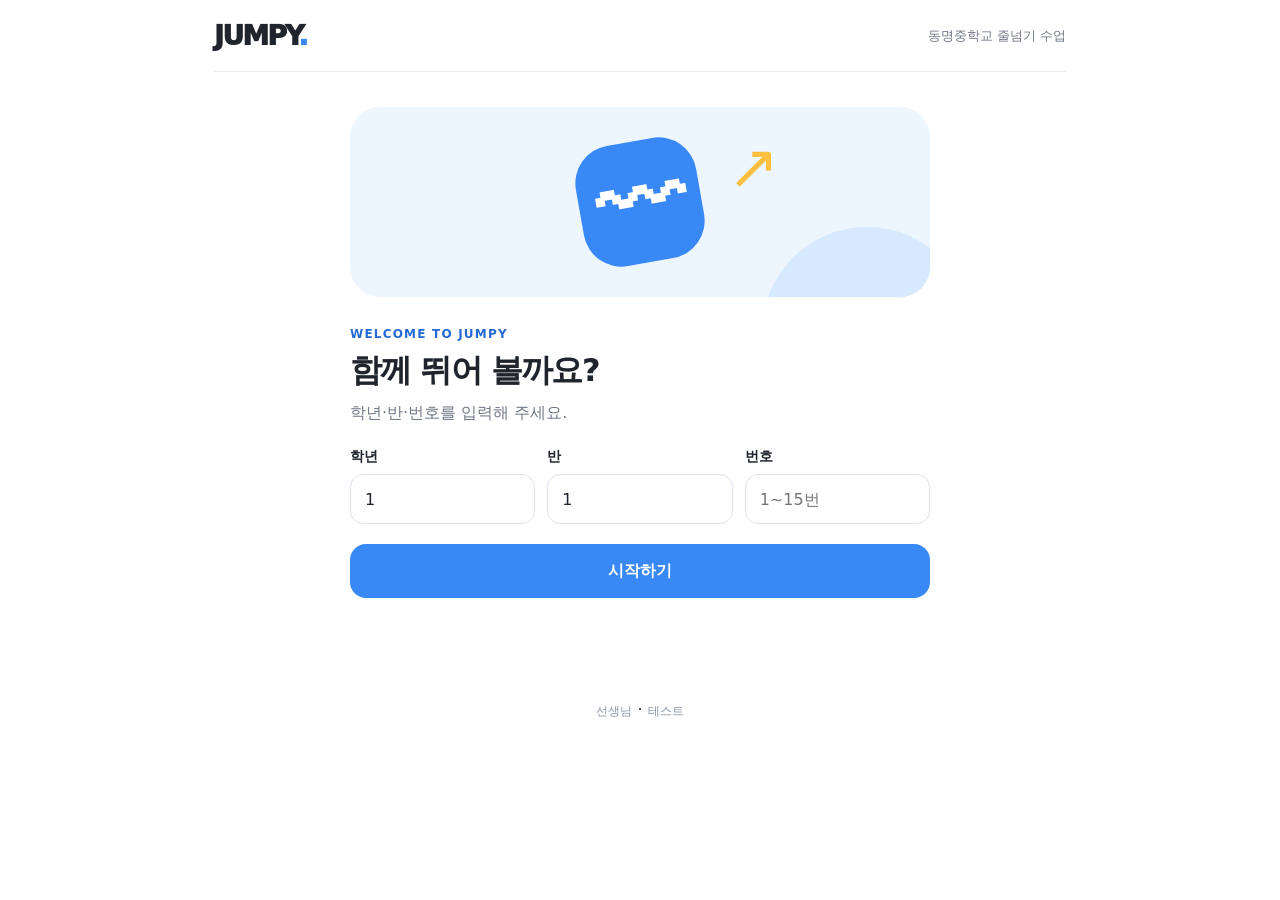
==== commit 70124d95: "Add an isolated 테스트 class with seeded growth records and playable original music" ====
--- a/docs/index.html
+++ b/docs/index.html
@@ -1,54 +1,54 @@
-<!doctype html>
-<html lang="ko">
-<head>
-  <meta charset="utf-8">
-  <meta name="viewport" content="width=device-width, initial-scale=1, viewport-fit=cover">
-  <meta name="theme-color" content="#ffffff">
-  <meta name="apple-mobile-web-app-capable" content="yes">
-  <title>JUMPY · 동명중학교</title>
-  <link rel="manifest" href="manifest.webmanifest">
-  <link rel="icon" href="icon.svg" type="image/svg+xml">
-  <link rel="apple-touch-icon" href="apple-touch-icon.png">
-  <link rel="stylesheet" href="style.css?v=40">
-</head>
-<body class="student-app">
-<main class="app-shell">
-  <header class="app-header"><div class="wordmark">JUMPY<span>.</span></div><span class="header-label">동명중학교 줄넘기 수업</span></header>
-
-  <section id="login" class="entry-screen">
-    <div class="entry-art" aria-hidden="true"><div class="jump-orbit">↗</div><div class="entry-icon">〰</div></div>
-    <div class="eyebrow">WELCOME TO JUMPY</div>
-    <h1>함께 뛰어 볼까요?</h1>
-    <p class="subtle">학년·반·번호를 입력해 주세요.</p>
-    <div class="entry-fields"><div><label for="grade">학년</label><input id="grade" type="number" min="1" max="6" inputmode="numeric" value="1"></div><div><label for="classNo">반</label><input id="classNo" type="number" min="1" max="30" inputmode="numeric" value="1"></div><div><label for="number">번호</label><input id="number" type="number" min="1" max="99" inputmode="numeric" placeholder="번호"></div></div>
-    <button id="enter" class="primary wide">시작하기</button><p id="loginError" class="error" role="alert"></p>
-  </section>
-
-  <section id="dashboard" class="hidden">
-    <div id="homePanel" class="student-panel">
-      <div class="student-row"><span id="studentTitle" class="student-id"></span><button id="switchStudent" class="text-button">학번 변경</button></div>
-      <h1 class="screen-title">오늘은 무엇을 할까요?</h1>
-      <div class="activity-grid">
-        <button id="recordBtn" class="activity-card rope-card"><span class="activity-icon">⌁</span><span class="activity-text"><strong>줄넘기 기록</strong><small>뛰고, 기록하고, 성장하기</small></span><span class="activity-arrow">↗</span></button>
-        <button id="musicBtn" class="activity-card music-card"><span class="activity-icon">♫</span><span class="activity-text"><strong>음악 줄넘기</strong><small>우리 조의 동작 만들기</small></span><span class="activity-arrow">↗</span></button>
-      </div>
-      <p id="attemptInfo" class="compact-info"></p>
-      <section class="summary-card"><div class="section-heading"><h2>나의 줄넘기 기록</h2><button class="link-button" data-target="historyPanel">전체 보기 →</button></div><div class="summary-numbers"><div><span>오늘 최고</span><strong id="today">—</strong></div><div><span>개인 최고</span><strong id="best">—</strong></div><div><span>지난 기록보다</span><strong id="change">—</strong></div></div><p id="syncStatus" class="status-line" role="status"></p></section>
-      <section class="summary-card rank-summary"><div class="section-heading"><h2>우리 반 랭킹</h2><button class="link-button" data-target="rankPanel">순위 보기 →</button></div><p id="rank" class="rank-preview"></p></section>
-      <section class="summary-card"><div class="section-heading"><h2>도전 메달</h2><button class="link-button" data-target="challengePanel">모두 보기 →</button></div><div id="medalPreview" class="medal-preview"></div></section>
-    </div>
-    <div id="historyPanel" class="student-panel hidden"><div class="panel-head"><span class="eyebrow">MY RECORD</span><h1>내 줄넘기 기록</h1></div><div class="summary-card"><h2>기록 성장</h2><p id="compare" class="subtle"></p><canvas id="growth" aria-label="날짜별 기록 그래프" role="img"></canvas></div><div class="summary-card"><h2>운동 달력</h2><div id="calendar" class="record-grid" aria-label="이번 달 운동 날짜"></div></div><div class="summary-card"><h2>도전 기록</h2><ul id="records" class="record-list"></ul></div><div id="medals" class="hidden"></div></div>
-    <div id="musicPanel" class="student-panel hidden"><div class="panel-head"><span class="eyebrow">MUSIC JUMP</span><h1>음악 줄넘기</h1><p class="subtle">한 칸은 8박! 칸을 4박씩·2박씩 나눌 수도 있어요. 8칸 한 줄을 이어 한 곡을 만들어요.</p></div><div class="summary-card"><div class="music-fields"><div><label for="groupName">조 이름</label><input id="groupName" maxlength="20" placeholder="예: 점프스타"></div><div><label for="musicTheme">주제</label><input id="musicTheme" maxlength="40" placeholder="예: 신나는 여행"></div></div><div id="songCard" class="song-pick"><div class="song-pick-row"><div><label for="songSelect">우리 조 노래</label><select id="songSelect" disabled><option value="">노래 목록 불러오는 중…</option></select></div><div><label for="songRate">배속</label><select id="songRate"><option value="0.25">0.25배</option><option value="0.5">0.5배</option><option value="1" selected>1배 (원래 빠르기)</option><option value="1.25">1.25배</option><option value="1.5">1.5배</option><option value="2">2배</option></select></div></div><p id="songInfo" class="song-info"></p><p id="songStatus" class="status-line" role="status"></p><audio id="songAudio" preload="auto" playsinline class="hidden"></audio></div><div class="music-tempo"><label for="musicBpm">음악 빠르기 · BPM</label><input id="musicBpm" type="number" inputmode="decimal" min="20" max="300" step="0.01" value="125" aria-describedby="musicBpmHint"><p id="musicBpmHint" class="subtle music-tip">노래를 고르면 추천 BPM이 자동으로 들어가요.</p></div><div class="section-heading"><h2>8칸 안무</h2><span id="barCount" class="subtle"></span></div><p class="subtle music-tip">줄을 펼쳐 각 칸의 동작을 편집해요. 접으면 기호로 한눈에 볼 수 있고, 같은 줄은 복사하면 돼요.</p><p id="songLength" class="song-length"></p><div class="song-toolbar"><span>기호 하나를 8박자씩 반복해요.</span><button id="collapseBars" class="secondary" type="button">모두 접기</button></div><div id="beatGrid" class="song-bars" role="group" aria-label="8칸 안무 줄"></div><button id="addBar" class="secondary add-bar">＋ 8칸 한 줄 추가</button><div id="musicPalettePark" class="hidden"><div id="movePalette" class="move-palette"></div></div><h3 class="custom-move-heading">우리 동작 만들기</h3><div class="custom-move-form"><input id="customSymbol" maxlength="8" aria-label="새 동작 기호" placeholder="기호 예: ★"><input id="customLabel" maxlength="20" aria-label="새 동작 이름" placeholder="동작 이름"><button id="addCustomMove" class="secondary" type="button">＋ 추가</button></div><p id="customMoveStatus" class="status-line" role="status"></p><div id="musicCountdown" class="music-countdown hidden" role="status"></div><div id="practiceBoard" class="cv-wrap practice-board hidden" aria-label="재생 중인 안무"></div><p id="practiceBeat" class="practice-beat" role="status"></p><div class="music-actions"><button id="practiceBtn" class="secondary">▶ 노래와 안무 재생</button><button id="submitMusic" class="primary">제출하기</button></div><p id="musicStatus" class="status-line" role="status"></p></div></div>
-    <div id="challengePanel" class="student-panel hidden"><div class="panel-head"><span class="eyebrow">MY MEDALS</span><h1>나의 메달</h1></div><div id="challenges" class="medal-grid"></div></div>
-    <div id="rankPanel" class="student-panel hidden"><div class="panel-head"><span class="eyebrow">CLASS RANKING</span><h1>우리 반 랭킹</h1><p class="subtle">같은 제한시간의 기록</p></div><ol id="leaders" class="leaderboard"></ol></div>
-  </section>
-
-  <section id="measure" class="hidden"><div class="flow-header"><button id="cancelBtn" class="back-button" aria-label="돌아가기">←</button><div><span class="eyebrow">JUMP ROPE</span><h1>줄넘기 기록</h1></div></div><div class="measure-layout"><div class="camera-panel"><div id="stage"><video id="video" playsinline muted autoplay></video><canvas id="overlay"></canvas><div id="countdown" class="hidden"></div><div id="gestureGuide" class="hidden">✋ 한 손을 머리 위로 들어 주세요</div></div><p id="cameraStatus" class="camera-state" aria-live="polite">카메라를 준비해 주세요.</p></div><div class="measure-side"><div class="counter-card"><span>점프 수</span><strong id="count">0회</strong><div class="counter-meta"><div><small>남은 시간</small><b id="timeLeft">00:30</b></div><div><small>현재 속도</small><b id="pace">—</b></div></div></div><p id="rule" class="compact-info"></p><div class="measure-actions"><button id="cameraBtn" class="secondary">카메라 연결</button><button id="beginBtn" class="primary" disabled>버튼으로 시작</button></div><p id="measureError" class="error" role="alert"></p></div></div></section>
-
-  <section id="result" class="hidden"><div class="result-top"><span class="eyebrow">JUMP COMPLETE</span><h1>이번 기록</h1><strong id="resultCount">—</strong><span class="result-unit">회</span></div><div class="result-stats"><div><span>개인 최고</span><strong id="resultBest">—</strong></div><div><span>반 순위</span><strong id="resultRank">—</strong></div><div><span>평균 속도</span><strong id="resultPace">—</strong></div></div><p id="resultDuration" class="compact-info"></p><p id="saveStatus" class="status-line" role="status"></p><div class="result-actions"><button id="retryBtn" class="secondary">다시 도전</button><button id="resultHome" class="primary">내 기록 보기</button></div></section>
-
-  <nav id="bottomNav" class="bottom-nav hidden" aria-label="학생 메뉴"><button data-target="homePanel" class="active"><span>⌂</span>홈</button><button data-target="historyPanel"><span>▥</span>기록</button><button data-target="musicPanel"><span>♫</span>음악</button><button data-target="rankPanel"><span>♛</span>랭킹</button></nav>
-  <footer id="teacherLink" class="app-footer"><a href="teacher.html">선생님</a></footer>
-</main>
-<script src="jump_counter.js?v=25"></script><script type="module" src="app.js?v=40"></script>
-</body></html>
+<!doctype html>
+<html lang="ko">
+<head>
+  <meta charset="utf-8">
+  <meta name="viewport" content="width=device-width, initial-scale=1, viewport-fit=cover">
+  <meta name="theme-color" content="#ffffff">
+  <meta name="apple-mobile-web-app-capable" content="yes">
+  <title>JUMPY · 동명중학교</title>
+  <link rel="manifest" href="manifest.webmanifest">
+  <link rel="icon" href="icon.svg" type="image/svg+xml">
+  <link rel="apple-touch-icon" href="apple-touch-icon.png">
+  <link rel="stylesheet" href="style.css?v=46">
+</head>
+<body class="student-app">
+<main class="app-shell">
+  <header class="app-header"><div class="wordmark">JUMPY<span>.</span></div><span class="header-label">동명중학교 줄넘기 수업</span></header>
+
+  <section id="login" class="entry-screen">
+    <div class="entry-art" aria-hidden="true"><div class="jump-orbit">↗</div><div class="entry-icon">〰</div></div>
+    <div class="eyebrow">WELCOME TO JUMPY</div>
+    <h1>함께 뛰어 볼까요?</h1>
+    <p class="subtle">학년·반·번호를 입력해 주세요.</p>
+    <div class="entry-fields"><div><label for="grade">학년</label><input id="grade" type="number" min="1" max="6" inputmode="numeric" value="1"></div><div><label for="classNo">반</label><input id="classNo" type="number" min="1" max="30" inputmode="numeric" value="1"></div><div><label for="number">번호</label><input id="number" type="number" min="1" max="99" inputmode="numeric" placeholder="번호"></div></div>
+    <button id="enter" class="primary wide">시작하기</button><p id="loginError" class="error" role="alert"></p>
+  </section>
+
+  <section id="dashboard" class="hidden">
+    <div id="homePanel" class="student-panel">
+      <div class="student-row"><span id="studentTitle" class="student-id"></span><button id="switchStudent" class="text-button">학번 변경</button></div>
+      <h1 class="screen-title">오늘은 무엇을 할까요?</h1>
+      <div class="activity-grid">
+        <button id="recordBtn" class="activity-card rope-card"><span class="activity-icon">⌁</span><span class="activity-text"><strong>줄넘기 기록</strong><small>뛰고, 기록하고, 성장하기</small></span><span class="activity-arrow">↗</span></button>
+        <button id="musicBtn" class="activity-card music-card"><span class="activity-icon">♫</span><span class="activity-text"><strong>음악 줄넘기</strong><small>우리 조의 동작 만들기</small></span><span class="activity-arrow">↗</span></button>
+      </div>
+      <p id="attemptInfo" class="compact-info"></p>
+      <section class="summary-card"><div class="section-heading"><h2>나의 줄넘기 기록</h2><button class="link-button" data-target="historyPanel">전체 보기 →</button></div><div class="summary-numbers"><div><span>오늘 최고</span><strong id="today">—</strong></div><div><span>개인 최고</span><strong id="best">—</strong></div><div><span>지난 기록보다</span><strong id="change">—</strong></div></div><p id="syncStatus" class="status-line" role="status"></p><button id="retryRecordSync" type="button" class="secondary hidden">미전송 기록 다시 보내기</button></section>
+      <section class="summary-card rank-summary"><div class="section-heading"><h2>우리 반 랭킹</h2><button class="link-button" data-target="rankPanel">순위 보기 →</button></div><p id="rank" class="rank-preview"></p></section>
+      <section class="summary-card"><div class="section-heading"><h2>도전 메달</h2><button class="link-button" data-target="challengePanel">모두 보기 →</button></div><div id="medalPreview" class="medal-preview"></div></section>
+    </div>
+    <div id="historyPanel" class="student-panel hidden"><div class="panel-head"><span class="eyebrow">MY RECORD</span><h1>내 줄넘기 기록</h1></div><div class="summary-card"><h2>기록 성장</h2><p id="compare" class="subtle"></p><canvas id="growth" aria-label="날짜별 기록 그래프" role="img"></canvas></div><div class="summary-card"><h2>운동 달력</h2><div id="calendar" class="record-grid" aria-label="이번 달 운동 날짜"></div></div><div class="summary-card"><h2>도전 기록</h2><ul id="records" class="record-list"></ul></div><div id="medals" class="hidden"></div></div>
+    <div id="musicPanel" class="student-panel hidden"><div class="panel-head"><span class="eyebrow">MUSIC JUMP</span><h1>음악 줄넘기</h1><p class="subtle">한 칸은 8박! 칸을 4박씩·2박씩 나눌 수도 있어요. 8칸 한 줄을 이어 한 곡을 만들어요.</p></div><div class="summary-card"><div class="music-fields"><div><label for="groupName">조 이름</label><input id="groupName" maxlength="20" placeholder="예: 점프스타"></div><div><label for="musicTheme">주제</label><input id="musicTheme" maxlength="40" placeholder="예: 신나는 여행"></div></div><div id="songCard" class="song-pick"><div class="song-pick-row"><div><label for="songSelect">우리 조 노래</label><select id="songSelect" disabled><option value="">노래 목록 불러오는 중…</option></select></div><div><label for="songRate">배속</label><select id="songRate"><option value="0.25">0.25배</option><option value="0.5">0.5배</option><option value="1" selected>1배 (원래 빠르기)</option><option value="1.25">1.25배</option><option value="1.5">1.5배</option><option value="2">2배</option></select></div></div><p id="songInfo" class="song-info"></p><p id="songStatus" class="status-line" role="status"></p><audio id="songAudio" preload="auto" playsinline class="hidden"></audio></div><div class="music-tempo"><label for="musicBpm">음악 빠르기 · BPM</label><input id="musicBpm" type="number" inputmode="decimal" min="20" max="300" step="0.01" value="125" aria-describedby="musicBpmHint"><p id="musicBpmHint" class="subtle music-tip">노래를 고르면 추천 BPM이 자동으로 들어가요.</p></div><div class="section-heading"><h2>8칸 안무</h2><span id="barCount" class="subtle"></span></div><p class="subtle music-tip">줄을 펼쳐 각 칸의 동작을 편집해요. 접으면 기호로 한눈에 볼 수 있고, 같은 줄은 복사하면 돼요.</p><p id="songLength" class="song-length"></p><div class="song-toolbar"><span>기호 하나를 8박자씩 반복해요.</span><button id="collapseBars" class="secondary" type="button">모두 접기</button></div><div id="beatGrid" class="song-bars" role="group" aria-label="8칸 안무 줄"></div><button id="addBar" class="secondary add-bar">＋ 8칸 한 줄 추가</button><div id="musicPalettePark" class="hidden"><div id="movePalette" class="move-palette"></div></div><h3 class="custom-move-heading">우리 동작 만들기</h3><div class="custom-move-form"><input id="customSymbol" maxlength="8" aria-label="새 동작 기호" placeholder="기호 예: ★"><input id="customLabel" maxlength="20" aria-label="새 동작 이름" placeholder="동작 이름"><button id="addCustomMove" class="secondary" type="button">＋ 추가</button></div><p id="customMoveStatus" class="status-line" role="status"></p><div id="musicCountdown" class="music-countdown hidden" role="status"></div><div id="practiceBoard" class="cv-wrap practice-board hidden" aria-label="재생 중인 안무"></div><p id="practiceBeat" class="practice-beat" role="status"></p><div class="music-actions"><button id="practiceBtn" class="secondary">▶ 노래와 안무 재생</button><button id="submitMusic" class="primary">제출하기</button></div><p id="musicStatus" class="status-line" role="status"></p></div></div>
+    <div id="challengePanel" class="student-panel hidden"><div class="panel-head"><span class="eyebrow">MY MEDALS</span><h1>나의 메달</h1></div><div id="challenges" class="medal-grid"></div></div>
+    <div id="rankPanel" class="student-panel hidden"><div class="panel-head"><span class="eyebrow">CLASS RANKING</span><h1>우리 반 랭킹</h1><p class="subtle">같은 제한시간의 기록</p></div><ol id="leaders" class="leaderboard"></ol></div>
+  </section>
+
+  <section id="measure" class="hidden"><div class="flow-header"><button id="cancelBtn" class="back-button" aria-label="돌아가기">←</button><div><span class="eyebrow">JUMP ROPE</span><h1>줄넘기 기록</h1></div></div><div class="measure-layout"><div class="camera-panel"><div id="stage"><video id="video" playsinline muted autoplay></video><canvas id="overlay"></canvas><div id="countdown" class="hidden"></div><div id="gestureGuide" class="hidden">✋ 한 손을 머리 위로 들어 주세요</div></div><p id="cameraStatus" class="camera-state" aria-live="polite">카메라를 준비해 주세요.</p></div><div class="measure-side"><div class="counter-card"><span>점프 수</span><strong id="count">0회</strong><div class="counter-meta"><div><small>남은 시간</small><b id="timeLeft">00:30</b></div><div><small>현재 속도</small><b id="pace">—</b></div></div></div><p id="rule" class="compact-info"></p><div class="measure-actions"><button id="cameraBtn" class="secondary">카메라 연결</button><button id="beginBtn" class="primary" disabled>버튼으로 시작</button></div><p id="measureError" class="error" role="alert"></p></div></div></section>
+
+  <section id="result" class="hidden"><div class="result-top"><span class="eyebrow">JUMP COMPLETE</span><h1>이번 기록</h1><strong id="resultCount">—</strong><span class="result-unit">회</span></div><div class="result-stats"><div><span>개인 최고</span><strong id="resultBest">—</strong></div><div><span>반 순위</span><strong id="resultRank">—</strong></div><div><span>평균 속도</span><strong id="resultPace">—</strong></div></div><p id="resultDuration" class="compact-info"></p><p id="saveStatus" class="status-line" role="status"></p><button id="sendResultNow" type="button" class="secondary hidden">지금 다시 보내기</button><div class="result-actions"><button id="retryBtn" class="secondary">다시 도전</button><button id="resultHome" class="primary">내 기록 보기</button></div></section>
+
+  <nav id="bottomNav" class="bottom-nav hidden" aria-label="학생 메뉴"><button data-target="homePanel" class="active"><span>⌂</span>홈</button><button data-target="historyPanel"><span>▥</span>기록</button><button data-target="musicPanel"><span>♫</span>음악</button><button data-target="rankPanel"><span>♛</span>랭킹</button></nav>
+  <footer id="teacherLink" class="app-footer"><a href="teacher.html">선생님</a> · <a href="?test=1">테스트</a></footer>
+</main>
+<script src="jump_counter.js?v=44"></script><script type="module" src="app.js?v=46"></script>
+</body></html>
--- a/docs/style.css
+++ b/docs/style.css
@@ -1,69 +1,76 @@
-:root{--brand:#3988f7;--brand-dark:#2469d4;--brand-soft:#eaf3ff;--ink:#20252d;--muted:#717987;--line:#e7ebf0;--surface:#fff;--canvas:#f6f8fb;--success:#21a879;--danger:#d94354;font-family:Pretendard,"Noto Sans KR","Apple SD Gothic Neo",system-ui,sans-serif;color:var(--ink)}*{box-sizing:border-box}body{margin:0;background:var(--surface)}button,input,select{font:inherit}button{cursor:pointer;border:0}button:disabled{opacity:.48;cursor:not-allowed}input,select{width:100%;min-height:50px;padding:12px 14px;border:1px solid #dce3ed;border-radius:13px;background:white;color:var(--ink)}label{display:block;font-size:14px;font-weight:700;margin:0 0 8px}.hidden{display:none!important}.primary,.secondary{min-height:54px;border-radius:16px;padding:12px 20px;font-weight:800}.primary{background:var(--brand);color:white}.secondary{background:var(--brand-soft);color:var(--brand-dark)}.wide{width:100%}.text-button,.link-button{background:none;color:var(--brand-dark);font-weight:750}.error{color:var(--danger);min-height:1.4em}.subtle{color:var(--muted);line-height:1.45}.eyebrow{font-size:12px;font-weight:850;letter-spacing:.1em;color:var(--brand-dark)}.app-shell{max-width:900px;margin:auto;min-height:100vh;padding:0 24px 100px}.app-header{height:72px;display:flex;align-items:center;justify-content:space-between;border-bottom:1px solid var(--line)}.wordmark{font-size:27px;letter-spacing:-.07em;font-weight:950}.wordmark span{color:var(--brand)}.header-label{color:var(--muted);font-size:13px}.app-footer{text-align:center;padding:28px 0}.app-footer a{color:#8a95a4;font-size:12px;text-decoration:none}.entry-screen{max-width:580px;margin:35px auto}.entry-art{height:190px;background:#edf5ff;border-radius:30px;display:grid;place-items:center;position:relative;overflow:hidden}.entry-art:after{content:"";position:absolute;width:210px;height:210px;border-radius:50%;background:#d7e9ff;right:-42px;bottom:-140px}.entry-icon{width:122px;height:122px;display:grid;place-items:center;background:#3988f7;color:white;border-radius:38px;font-size:88px;font-weight:800;transform:rotate(-10deg)}.jump-orbit{position:absolute;z-index:1;top:23px;right:26%;font-size:62px;color:#ffbf3f}.entry-screen .eyebrow{margin-top:30px}.entry-screen h1{font-size:32px;letter-spacing:-.05em;margin:8px 0}.entry-screen .subtle{margin:0 0 24px}.entry-fields{display:grid;grid-template-columns:repeat(3,1fr);gap:12px;margin-bottom:20px}.student-panel{padding-top:26px}.student-row{display:flex;align-items:center;justify-content:space-between}.student-id{color:var(--brand-dark);font-weight:800;font-size:14px;background:var(--brand-soft);border-radius:30px;padding:8px 14px}.screen-title{font-size:29px;letter-spacing:-.04em;margin:25px 0 20px}.activity-grid{display:grid;grid-template-columns:1fr 1fr;gap:16px}.activity-card{position:relative;display:flex;align-items:flex-start;flex-direction:column;text-align:left;border-radius:24px;min-height:220px;padding:23px;overflow:hidden}.rope-card{background:#eaf3ff;color:#134eaa}.music-card{background:#fff2dc;color:#825018}.activity-icon{font-size:70px;line-height:1;font-weight:600}.activity-text{margin-top:auto}.activity-text strong{font-size:23px;display:block}.activity-text small{display:block;margin-top:6px;font-size:13px}.activity-arrow{position:absolute;right:22px;top:22px;font-size:24px}.compact-info{font-size:13px;color:var(--muted);margin:14px 2px}.summary-card{background:white;border:1px solid var(--line);border-radius:20px;padding:22px;margin:18px 0}.section-heading{display:flex;justify-content:space-between;align-items:center;gap:10px}.summary-card h2,.section-heading h2{font-size:19px;margin:0 0 17px}.section-heading h2{margin:0}.summary-numbers{display:grid;grid-template-columns:repeat(3,1fr);gap:12px;margin-top:20px}.summary-numbers>div{background:var(--canvas);border-radius:15px;padding:15px}.summary-numbers span,.result-stats span{font-size:12px;color:var(--muted);display:block}.summary-numbers strong{display:block;font-size:27px;margin-top:7px;font-variant-numeric:tabular-nums}.status-line{font-size:13px;color:var(--muted);margin:15px 0 0;min-height:20px}.rank-preview{background:var(--canvas);border-radius:14px;padding:17px;margin:18px 0 0;font-weight:750}.panel-head{margin-bottom:24px}.panel-head h1{font-size:30px;margin:8px 0 6px}.panel-head p{margin:0}.record-grid{display:grid;grid-template-columns:repeat(7,1fr);gap:6px}.day{min-height:34px;display:grid;place-items:center;border-radius:8px;background:#f2f4f8;color:#6d7684;font-size:12px}.day.done{background:#dbeaff;color:#1554b2;font-weight:800}.day.today{outline:2px solid var(--brand)}#growth{width:100%;height:205px;display:block}.record-list,.leaderboard{list-style:none;padding:0;margin:0}.record-list li{display:flex;justify-content:space-between;gap:12px;padding:14px 4px;border-bottom:1px solid var(--line)}.record-list li:last-child{border:0}.leaderboard{counter-reset:rank}.leaderboard li{display:flex;align-items:center;gap:15px;padding:18px;border-bottom:1px solid var(--line);font-size:18px}.leaderboard li.mine{background:var(--brand-soft);border-radius:14px;color:var(--brand-dark);font-weight:800}.leaderboard li .place{min-width:48px;font-weight:850;color:var(--brand-dark)}.leaderboard li strong{margin-left:auto}.medal-grid{display:grid;grid-template-columns:repeat(2,1fr);gap:16px}.medal-card{border:1px solid var(--line);border-radius:22px;padding:22px;text-align:center;background:#fff}.medal-card.locked img{filter:grayscale(1);opacity:.46}.medal-card img{width:100px;height:100px;display:block;margin:0 auto 13px}.medal-card h2{font-size:18px;margin:6px 0}.medal-card p{font-size:13px;color:var(--muted);margin:0 0 8px}.medal-card strong{font-size:13px;color:var(--brand-dark)}.music-fields{display:grid;grid-template-columns:1fr 1fr;gap:12px;margin-bottom:27px}.beat-grid{display:grid;grid-template-columns:repeat(4,1fr);gap:10px;margin:0 0 25px}.beat{min-height:120px;border:2px solid var(--line);background:white;border-radius:18px;text-align:center;color:var(--ink);padding:10px}.beat.selected{border-color:var(--brand);background:var(--brand-soft)}.beat.playing{background:#fff1cf;border-color:#f4b946}.beat .beat-number{display:block;font-size:12px;color:var(--muted)}.beat strong{display:block;font-size:28px;margin:6px 0}.move-palette{display:flex;gap:8px;flex-wrap:wrap}.move-palette button{border:1px solid var(--line);background:white;border-radius:12px;padding:10px 15px;font-weight:700}.music-actions{display:flex;gap:10px;margin-top:25px}.music-actions button{flex:1}.flow-header{display:flex;align-items:center;gap:16px;padding:25px 0}.flow-header h1{margin:3px 0 0;font-size:26px}.back-button{background:#f1f5fb;color:var(--ink);border-radius:50%;width:44px;height:44px;font-size:23px}.measure-layout{display:grid;grid-template-columns:minmax(0,1.3fr) minmax(260px,.7fr);gap:18px}.camera-panel,.measure-side{min-width:0}#stage{position:relative;background:#141b28;border-radius:20px;min-height:480px;overflow:hidden;display:grid;place-items:center}#video{max-width:100%;max-height:72vh;transform:scaleX(-1)}#overlay{position:absolute;left:50%;top:50%;transform:translate(-50%,-50%) scaleX(-1);pointer-events:none}#countdown{position:absolute;inset:0;display:grid;place-items:center;background:#14223caf;color:white;font-size:110px;font-weight:900;z-index:2}#gestureGuide{position:absolute;bottom:16px;left:16px;right:16px;text-align:center;background:#141b28d9;color:white;padding:12px;border-radius:12px;font-weight:800}.camera-state{font-weight:750;text-align:center;min-height:48px}.counter-card{border:1px solid var(--line);border-radius:20px;padding:28px;text-align:center}.counter-card>span{font-size:15px;font-weight:750;color:var(--muted)}.counter-card>strong{display:block;font-size:clamp(42px,6vw,72px);line-height:1.2;font-variant-numeric:tabular-nums;color:var(--brand-dark);white-space:nowrap}.counter-meta{display:flex;justify-content:space-around;border-top:1px solid var(--line);padding-top:17px}.counter-meta small{display:block;color:var(--muted)}.counter-meta b{display:block;font-size:20px;margin-top:5px}.measure-actions{display:grid;gap:10px;margin-top:20px}#result{max-width:620px;margin:40px auto}.result-top{text-align:center;background:var(--brand-soft);border-radius:28px;padding:36px}.result-top h1{font-size:25px;margin:10px 0}.result-top strong{font-size:110px;line-height:1.1;color:var(--brand-dark);font-variant-numeric:tabular-nums}.result-unit{font-size:22px;font-weight:800}.result-stats{display:grid;grid-template-columns:repeat(3,1fr);gap:10px;margin-top:15px}.result-stats>div{border:1px solid var(--line);border-radius:16px;padding:18px 12px;text-align:center}.result-stats strong{display:block;font-size:22px;margin-top:7px}.result-actions{display:flex;gap:12px;margin-top:25px}.result-actions button{flex:1}.bottom-nav{position:fixed;z-index:4;bottom:0;left:50%;transform:translateX(-50%);width:min(100%,900px);display:flex;justify-content:space-around;background:#ffffffef;backdrop-filter:blur(15px);border-top:1px solid var(--line);padding:8px 10px max(8px,env(safe-area-inset-bottom))}.bottom-nav button{flex:1;background:none;color:#84909e;min-height:50px;font-size:12px}.bottom-nav button span{display:block;font-size:23px}.bottom-nav button.active{color:var(--brand-dark);font-weight:850}.teacher-app{background:var(--canvas)}.teacher-shell{max-width:1500px;margin:auto;padding:0 35px 60px}.teacher-login{max-width:480px;margin:90px auto;background:white;padding:35px;border:1px solid var(--line);border-radius:24px}.teacher-login h1{font-size:30px}.teacher-login input{margin-bottom:15px}.teacher-board .app-header{background:white;padding:0 20px}.teacher-board{display:grid;grid-template-columns:280px minmax(0,1fr);gap:22px;padding-top:24px}.teacher-sidebar,.teacher-main>section{background:white;border:1px solid var(--line);border-radius:20px;padding:22px}.teacher-sidebar{align-self:start}.teacher-sidebar h2{font-size:20px}.teacher-sidebar label{margin-top:17px}.teacher-sidebar .primary,.teacher-sidebar .secondary{width:100%;margin-top:12px}.teacher-main{display:grid;gap:18px}.teacher-top{display:flex;justify-content:space-between;align-items:flex-start}.teacher-top h1{font-size:31px;margin:0}.teacher-top p{margin:8px 0 0}.projector-stats{display:grid;grid-template-columns:repeat(3,1fr);gap:14px}.projector-stats div{background:var(--brand-soft);border-radius:18px;padding:18px}.projector-stats span{color:#4c627d}.projector-stats strong{display:block;font-size:42px;color:var(--brand-dark);margin-top:9px}.teacher-table{width:100%;border-collapse:collapse;text-align:left}.teacher-table th,.teacher-table td{padding:13px;border-bottom:1px solid var(--line)}.teacher-table th{color:var(--muted);font-size:13px}.teacher-table td{font-size:17px}.teacher-settings{display:grid;grid-template-columns:repeat(2,1fr);gap:12px}.teacher-settings label{margin:0}.teacher-settings label>span{display:block;margin-bottom:8px}.teacher-settings .check{display:flex;align-items:center;gap:8px}.teacher-settings .check input{width:auto;min-height:0}.projector-mode .teacher-sidebar{display:none}.projector-mode .teacher-board{grid-template-columns:1fr}.projector-mode .teacher-main{font-size:1.2rem}.projector-mode .teacher-table td{font-size:24px}.projector-mode .projector-stats strong{font-size:60px}@media(max-width:700px){.app-shell{padding:0 20px 95px}.app-header{height:64px}.header-label{font-size:11px}.screen-title{font-size:25px}.activity-card{min-height:205px}.activity-icon{font-size:56px}.activity-text strong{font-size:19px}.measure-layout{grid-template-columns:1fr}#stage{min-height:390px}.counter-card{padding:14px}.counter-card>strong{font-size:65px}.teacher-board{grid-template-columns:1fr}.teacher-shell{padding:0 16px 40px}}@media(max-width:480px){.app-shell{padding:0 16px 90px}.entry-fields{gap:6px}.activity-grid{gap:10px}.activity-card{min-height:185px;padding:15px}.activity-text strong{font-size:17px}.activity-text small{font-size:11px}.summary-card{padding:17px}.summary-numbers{gap:5px}.summary-numbers>div{padding:11px}.summary-numbers strong{font-size:21px}.medal-card{padding:13px}.medal-card img{width:75px;height:75px}.music-fields{grid-template-columns:1fr}.beat-grid{gap:5px}.beat{min-height:105px;padding:6px}.beat strong{font-size:23px}.result-stats strong{font-size:17px}}@media(prefers-reduced-motion:reduce){*,*:before,*:after{scroll-behavior:auto!important;animation:none!important;transition:none!important}}
-.teacher-toolbar{display:flex;gap:9px}.teacher-toolbar button{white-space:nowrap}.projector-mode #settingsCard{display:none}.projector-mode .teacher-shell{max-width:1800px}.projector-mode .teacher-main>section{padding:28px}.projector-mode .teacher-table th{font-size:17px}
-.bars-list{display:grid;gap:16px;margin:15px 0}.bar-row{background:#f8faff;border:1px solid var(--line);border-radius:18px;padding:15px}.bar-header{display:flex;justify-content:space-between;align-items:center;margin-bottom:10px;font-weight:800;color:#314763}.bar-header button{background:#fff0f1;color:#bb3548;border-radius:10px;padding:8px 12px;min-height:40px;font-weight:750}.bar-row .beat-grid{margin:0}.add-bar{width:100%;border:1px dashed #8ab7f2;background:#f2f7ff;margin:0 0 27px}.music-tip{font-size:13px;margin:6px 0 0}.medal-preview{display:grid;grid-template-columns:repeat(4,1fr);gap:8px;margin-top:18px}.medal-preview button{background:#f7f9fc;border-radius:15px;padding:11px 5px;color:var(--ink);min-height:128px}.medal-preview img{width:60px;height:60px;display:block;margin:0 auto 5px}.medal-preview strong{display:block;font-size:12px}.medal-preview small{display:block;font-size:11px;color:var(--muted);margin-top:3px}@media(max-width:480px){.bar-row{padding:10px}.medal-preview{grid-template-columns:repeat(2,1fr)}.medal-preview button{min-height:110px}}
-.bar-row .beat-grid{grid-template-columns:repeat(4,minmax(0,1fr));gap:10px}.bar-row .beat{width:100%;min-width:0;height:112px;min-height:0;display:flex;flex-direction:column;justify-content:center;align-items:center;gap:8px;padding:8px;touch-action:manipulation}.bar-row .beat strong{font-size:clamp(30px,5vw,46px);line-height:1;margin:0;font-weight:650}.bar-row .beat-number{font-size:13px;font-weight:700}.move-palette{display:grid;grid-template-columns:repeat(4,minmax(0,1fr));gap:10px}.move-palette button{min-width:0;min-height:68px;display:flex;align-items:center;justify-content:center;gap:7px;text-align:center;touch-action:manipulation}.move-palette .move-symbol{font-size:25px;line-height:1}.move-palette .move-label{font-size:14px;white-space:nowrap}@media(max-width:700px){.move-palette{grid-template-columns:repeat(2,minmax(0,1fr))}}@media(max-width:480px){.bar-row .beat-grid{gap:5px}.bar-row .beat{height:94px;padding:4px}.bar-row .beat strong{font-size:31px}.move-palette button{min-height:58px}.move-palette .move-label{font-size:13px}}
-/* Teacher workspace: one activity per tab, with classroom presentation views. */
-.teacher-main{min-width:0;display:block}.teacher-main>section{margin-bottom:16px}.teacher-overview .projector-stats{margin-top:18px}.teacher-tabs{display:grid;grid-template-columns:repeat(3,minmax(0,1fr));gap:9px;padding:7px;margin:0 0 16px;background:#e8edf5;border-radius:18px}.teacher-tabs button{min-height:60px;background:transparent;border-radius:13px;color:#526277;font-size:17px;font-weight:800}.teacher-tabs button.active{background:white;color:var(--brand-dark);box-shadow:0 4px 12px #2748701a}.teacher-pane{min-height:420px}.pane-heading{display:flex;justify-content:space-between;align-items:center;gap:20px;margin-bottom:24px}.pane-heading h2{margin:5px 0 0;font-size:30px;letter-spacing:-.04em}.pane-heading p{margin:7px 0 0}.teacher-checks{display:grid;gap:10px;align-content:center;padding:10px 0}.teacher-checks .check{margin:0}.teacher-checks .check input{width:auto;min-height:0}.teacher-pane #saveSettings{margin-top:24px;min-width:180px}.rank-podium{display:flex;align-items:end;justify-content:center;gap:14px;min-height:245px;margin:28px auto;max-width:880px}.podium-card{flex:1;min-width:0;max-width:270px;min-height:150px;padding:22px 12px;border-radius:24px 24px 12px 12px;text-align:center;background:#edf3fd;display:flex;flex-direction:column;justify-content:center;align-items:center;gap:8px}.podium-card.place-1{order:2;min-height:225px;background:linear-gradient(165deg,#fff2ba,#ffdb7b);color:#59420a}.podium-card.place-2{order:1;min-height:180px;background:linear-gradient(165deg,#f0f4fa,#cbd8e8);color:#41546e}.podium-card.place-3{order:3;background:linear-gradient(165deg,#f8e2d4,#e9bc9e);color:#754331}.podium-place{font-size:19px;font-weight:900}.podium-student{font-size:clamp(26px,3vw,42px)}.podium-score{font-size:clamp(24px,2.6vw,38px);font-variant-numeric:tabular-nums}.rank-list{list-style:none;margin:0;padding:0;display:grid;gap:10px}.rank-entry{display:grid;grid-template-columns:60px 90px minmax(100px,1fr) 90px 95px;align-items:center;gap:16px;padding:13px 18px;border-radius:15px;background:#f6f8fc}.rank-position{font-size:19px;font-weight:900;color:#3c6195}.rank-student{font-size:21px}.rank-track{height:19px;border-radius:20px;background:#e5ebf4;overflow:hidden}.rank-fill{height:100%;display:block;background:linear-gradient(90deg,#7ab3ff,#3487f7);border-radius:20px}.rank-score{font-size:24px;color:#145ab8;font-variant-numeric:tabular-nums;text-align:right}.rank-attempts{color:var(--muted);text-align:right}.board-empty{list-style:none;text-align:center;padding:65px 10px;color:#718096;font-size:19px}.music-wall{display:grid;grid-template-columns:repeat(5,minmax(0,1fr));align-items:start;gap:14px}.music-note{min-width:0;background:#fff7de;border:1px solid #f2e2b7;border-radius:19px;padding:18px;box-shadow:0 8px 18px #4d59600e;overflow-wrap:anywhere}.music-note:nth-child(5n+2){background:#eaf4ff;border-color:#d3e8ff}.music-note:nth-child(5n+3){background:#f3ecff;border-color:#e5d9fa}.music-note:nth-child(5n+4){background:#eaf7ee;border-color:#d7ebde}.music-note:nth-child(5n){background:#fff0ef;border-color:#f6dbd7}.music-note-head{display:flex;align-items:center;gap:8px}.music-note-icon{font-size:25px;color:#ee9c1b}.music-note h3{font-size:21px;line-height:1.3;margin:0}.music-note-theme{font-size:14px;color:#546278;margin:10px 0 18px;min-height:2em}.music-note-bars{display:grid;gap:8px}.music-note-line{border-radius:12px;padding:8px;background:#ffffffb0}.music-line-title{font-size:12px;font-weight:800;color:#60718a}.music-note-beats{display:grid;grid-template-columns:repeat(4,minmax(0,1fr));gap:4px;margin-top:5px}.music-beat{min-width:0;height:38px;display:grid;place-items:center;border-radius:8px;background:white;font-size:22px;font-weight:700;color:#25364d}.music-note-foot{border-top:1px solid #73809328;margin-top:17px;padding-top:12px;font-size:12px;color:#657185;font-weight:700}.teacher-pane.presenting,.teacher-pane:fullscreen{position:fixed;inset:0;z-index:10;min-height:100vh;margin:0!important;padding:clamp(24px,3vw,56px)!important;border:0;border-radius:0;overflow:auto;background:#f6f8fc}.teacher-pane.presenting .pane-heading h2,.teacher-pane:fullscreen .pane-heading h2{font-size:clamp(36px,4vw,64px)}.teacher-pane.presenting .rank-list,.teacher-pane:fullscreen .rank-list{max-width:1400px;margin:auto}.teacher-pane.presenting .rank-entry,.teacher-pane:fullscreen .rank-entry{min-height:68px}.teacher-pane.presenting .music-wall,.teacher-pane:fullscreen .music-wall{gap:20px}.teacher-pane.presenting .music-note,.teacher-pane:fullscreen .music-note{min-height:300px}.presenting-board{overflow:hidden}@media(max-width:1250px){.music-wall{grid-template-columns:repeat(3,minmax(0,1fr))}}@media(max-width:850px){.teacher-tabs button{font-size:14px}.music-wall{grid-template-columns:repeat(2,minmax(0,1fr))}.rank-entry{grid-template-columns:45px 65px minmax(65px,1fr) 72px;gap:8px}.rank-attempts{display:none}}@media(max-width:560px){.teacher-tabs{gap:3px;padding:4px}.teacher-tabs button{font-size:12px;padding:7px 3px}.pane-heading h2{font-size:24px}.pane-heading{align-items:start}.presentation-button{padding:10px;min-height:46px;font-size:12px}.music-wall{grid-template-columns:1fr}.rank-podium{gap:5px}.podium-card{padding:12px 4px}.podium-student{font-size:23px}.podium-score{font-size:21px}.rank-entry{padding:10px;grid-template-columns:36px 50px minmax(40px,1fr) 60px}.rank-position,.rank-student{font-size:15px}.rank-score{font-size:18px}}
-.teacher-tabs{grid-template-columns:repeat(4,minmax(0,1fr))}.medal-editor{display:grid;grid-template-columns:repeat(2,minmax(0,1fr));gap:14px}.medal-edit-card{display:flex;align-items:center;gap:14px;min-width:0;padding:16px;border-radius:18px;background:#f7f9fc;border:1px solid var(--line)}.medal-edit-card img{width:76px;height:76px;flex:none}.medal-edit-fields{display:grid;grid-template-columns:repeat(2,minmax(0,1fr));gap:9px;flex:1;min-width:0}.medal-edit-fields label:first-child{grid-column:1/-1}.medal-edit-fields label{margin:0;color:#586980;font-size:12px}.medal-edit-fields input,.medal-edit-fields select{min-height:43px;margin-top:5px;padding:8px;font-size:14px}.medal-remove{align-self:start;background:#fff0f1;color:#bb3548;border-radius:9px;padding:8px;font-weight:750}.medal-actions{display:flex;gap:10px;margin-top:20px}.medal-actions button{min-width:160px}@media(max-width:1250px){.medal-editor{grid-template-columns:1fr}}@media(max-width:700px){.teacher-tabs button{font-size:12px}.medal-edit-card{flex-wrap:wrap}.medal-edit-card img{width:60px;height:60px}.medal-edit-fields{flex-basis:calc(100% - 150px)}}@media(max-width:480px){.teacher-tabs button{font-size:11px;line-height:1.3}.medal-actions button{min-width:0;flex:1}}
-.teacher-tabs{grid-template-columns:repeat(5,minmax(0,1fr))}.move-editor{display:grid;gap:10px;max-width:790px}.move-edit-row{display:grid;grid-template-columns:minmax(100px,1fr) minmax(160px,2fr) 76px;gap:10px;align-items:center;padding:10px;border:1px solid var(--line);border-radius:14px;background:#f7f9fc}.move-edit-row input{min-height:48px}.move-remove{background:#fff0f1;color:#bb3548;border-radius:10px;min-height:44px;font-weight:750}.move-editor-actions{display:flex;gap:10px;margin-top:20px}.move-editor-actions button{min-width:170px}.move-option{position:relative;min-width:0}.move-option>button:first-child{width:100%;padding-right:22px}.move-option .move-delete{position:absolute;right:4px;top:3px;min-height:28px;width:27px;padding:0;border:0;border-radius:50%;color:#b8344a;background:#fff0f2;font-size:19px;line-height:1}.custom-move-heading{margin:24px 0 10px;font-size:17px}.custom-move-form{display:grid;grid-template-columns:minmax(100px,.7fr) minmax(170px,1.5fr) 105px;gap:8px}.custom-move-form input,.custom-move-form button{min-height:52px}.music-beat{min-height:65px;height:auto;display:flex;flex-direction:column;justify-content:center;gap:2px;padding:5px 2px;line-height:1.1}.music-beat b{font-size:21px}.music-beat-name{font-size:10px;font-weight:650;overflow-wrap:anywhere;max-height:3.2em;overflow:hidden}@media(max-width:700px){.teacher-tabs button{font-size:11px}.move-editor-actions button{min-width:0;flex:1}}@media(max-width:480px){.teacher-tabs{grid-template-columns:repeat(5,minmax(0,1fr))}.teacher-tabs button{font-size:10px}.move-edit-row{grid-template-columns:80px minmax(100px,1fr) 52px;gap:5px;padding:6px}.move-edit-row input{padding:7px;font-size:13px}.move-remove{font-size:12px}.custom-move-form{grid-template-columns:1fr 1fr}.custom-move-form button{grid-column:1/-1}.music-beat-name{font-size:9px}}
-.teacher-tabs{grid-template-columns:repeat(3,minmax(0,1fr))}.record-filters{display:grid;grid-template-columns:repeat(3,minmax(130px,1fr)) auto;gap:12px;align-items:end}.record-filters label{color:var(--muted);font-size:13px;font-weight:700}.record-filters input,.record-filters select{margin-top:7px}.record-filters button{min-height:48px}.record-table-wrap{overflow:auto;margin-top:14px;max-height:62vh}.record-table{min-width:530px}.record-table td:nth-child(3){color:var(--brand-dark);font-weight:850}@media(max-width:850px){.record-filters{grid-template-columns:repeat(2,minmax(0,1fr))}}@media(max-width:560px){.teacher-tabs{grid-template-columns:repeat(3,minmax(0,1fr))}.record-filters{grid-template-columns:repeat(2,minmax(0,1fr))}.record-filters button{font-size:12px}}
-.class-grade{margin:20px 0 10px;color:var(--muted);font-size:14px;font-weight:750}.class-picker{display:grid;grid-template-columns:repeat(3,minmax(0,1fr));gap:7px;margin-bottom:22px}.class-picker button{min-height:54px;background:#f2f5fa;border:1px solid transparent;border-radius:13px;color:#647084;font-size:17px;font-weight:850}.class-picker button.active{background:var(--brand-soft);border-color:#afcffc;color:var(--brand-dark)}.class-loading{opacity:.45;pointer-events:none}.record-toolbar{display:flex;align-items:center;justify-content:space-between;gap:12px;margin:22px 0 18px}.record-view-picker{display:flex;gap:4px;background:#edf1f7;border-radius:13px;padding:4px}.record-view-picker button{border-radius:10px;background:transparent;min-height:44px;color:#667386;font-size:14px;font-weight:800;padding:10px 18px}.record-view-picker button.active{background:white;color:var(--brand-dark);box-shadow:0 2px 6px #203a6410}.record-stats{display:grid;grid-template-columns:repeat(3,minmax(0,1fr));gap:12px}.record-stats>div{padding:18px;border:1px solid var(--line);border-radius:17px;background:#f8faff}.record-stats span{font-size:13px;color:var(--muted);font-weight:650}.record-stats strong{display:block;margin-top:8px;font-size:27px;color:var(--brand-dark);font-variant-numeric:tabular-nums}.record-table{min-width:780px}.record-table th{position:sticky;top:0;z-index:1;background:#f8faff;white-space:nowrap}.record-table td{font-size:15px;white-space:nowrap}.record-table .record-date-cell{font-size:12px;color:var(--muted)}.record-table .record-improved{color:#168150;font-weight:850}.record-detail-button{background:var(--brand-soft);color:var(--brand-dark);font-size:13px;font-weight:800;padding:7px 12px;border-radius:9px;min-height:35px}.record-detail-row>td{background:#f7f9fc;padding:12px 22px}.record-detail-list{list-style:none;margin:0;padding:0;display:grid;gap:7px}.record-detail-list li{display:flex;justify-content:space-between;gap:24px;max-width:420px;padding:9px 12px;background:white;border-radius:10px;font-size:13px}.record-detail-list strong{color:var(--brand-dark)}.sr-only{position:absolute;width:1px;height:1px;padding:0;margin:-1px;overflow:hidden;clip:rect(0,0,0,0);white-space:nowrap;border:0}@media(max-width:1000px){.teacher-board{grid-template-columns:230px minmax(0,1fr)}.record-filters{grid-template-columns:repeat(2,minmax(0,1fr))}.record-stats>div{padding:13px}.record-stats strong{font-size:23px}}@media(max-width:700px){.teacher-board{grid-template-columns:1fr}.record-toolbar{align-items:flex-start}.record-view-picker button{padding:8px 10px;font-size:12px}.record-stats{gap:7px}.record-stats span{font-size:11px}.record-stats strong{font-size:20px}.class-picker{max-width:360px}.class-grade{margin-top:12px}}
-.ranking-actions{display:flex;align-items:center;justify-content:space-between;gap:16px;margin-bottom:18px}.ranking-actions button{min-height:48px}.ranking-live-label{display:flex;align-items:center;gap:8px;font-size:13px;font-weight:750;color:var(--muted)}.ranking-live-label:before{content:"";width:8px;height:8px;border-radius:50%;background:var(--brand)}.ranking-live-label.ranking-paused:before{background:#b5bed0}.rank-student,.student-rank-label{display:flex;flex-direction:column;gap:4px}.rank-movement{font-size:11px;font-weight:850;color:var(--muted);min-height:0;line-height:1.2}.rank-movement:empty{display:none}.rank-movement.rank-up{color:var(--brand-dark)}.rank-entry.rank-rising{background:var(--brand-soft)}.rank-entry{position:relative}.rank-fill{transition:width .65s cubic-bezier(.22,1,.36,1)}.final-ranking{padding:20px 0 12px}.final-ranking-heading{text-align:center}.final-ranking-heading h3{font-size:34px;letter-spacing:-.04em;margin:10px 0}.final-ranking-heading p{margin:0}.final-podium{min-height:330px;margin:45px auto 32px;gap:18px}.final-winner-card{position:relative;visibility:hidden;background:#fff!important;color:var(--ink)!important;border:1px solid var(--line);border-radius:24px 24px 12px 12px;min-height:220px;padding:24px 14px;box-shadow:0 5px 14px #203b6510}.final-winner-card.winner-revealed{visibility:visible}.final-winner-card.place-1{min-height:320px;border-color:#ebdba3}.final-winner-card.place-2{min-height:270px}.final-place-badge{width:62px;height:62px;display:grid;place-items:center;border-radius:50%;background:#fff2c4;color:#816007;font-size:32px;font-weight:900;font-variant-numeric:tabular-nums;margin-bottom:6px}.place-2 .final-place-badge{background:#eaf0f7;color:#50627a}.place-3 .final-place-badge{background:#f8e5d7;color:#88562f}.final-winner-card .podium-student{font-size:clamp(24px,3vw,36px);overflow-wrap:anywhere;line-height:1.4}.final-winner-card .podium-score{color:var(--brand-dark);font-size:clamp(32px,3vw,48px)}.final-ranking-actions{display:flex;justify-content:center;gap:12px}.final-ranking-actions button{min-width:160px}.winner-burst{position:absolute;left:50%;top:20%;pointer-events:none;z-index:2}.winner-burst i{position:absolute;width:7px;height:12px;border-radius:2px;background:var(--brand);animation:winner-spark 1.2s var(--burst-delay) cubic-bezier(.2,.6,.3,1) both}.winner-burst i:nth-child(3n){background:#e8bd49}.winner-burst i:nth-child(3n+1){background:#a8ccff}@keyframes winner-spark{0%{opacity:0;transform:rotate(var(--burst-angle)) translateY(0) rotate(0)}15%{opacity:1}100%{opacity:0;transform:rotate(var(--burst-angle)) translateY(-170px) rotate(160deg)}}.teacher-pane.presenting .final-ranking-heading h3,.teacher-pane:fullscreen .final-ranking-heading h3{font-size:clamp(36px,4vw,60px)}.teacher-pane.presenting .final-podium,.teacher-pane:fullscreen .final-podium{max-width:1100px;min-height:420px}.teacher-pane.presenting .final-winner-card,.teacher-pane:fullscreen .final-winner-card{max-width:340px}.teacher-pane.presenting .final-winner-card.place-1,.teacher-pane:fullscreen .final-winner-card.place-1{min-height:390px}@media(max-width:700px){.ranking-actions{gap:8px}.ranking-live-label{font-size:11px}.ranking-actions button{font-size:12px;padding:10px}.final-podium{gap:8px;min-height:290px;margin-top:30px}.final-winner-card{padding:18px 8px;min-height:180px}.final-winner-card.place-1{min-height:270px}.final-winner-card.place-2{min-height:220px}.final-place-badge{width:48px;height:48px;font-size:26px}.final-winner-card .podium-student{font-size:22px}.final-winner-card .podium-score{font-size:28px}.final-ranking-actions button{min-width:0;flex:1}.final-ranking-heading h3{font-size:28px}}@media(prefers-reduced-motion:reduce){.rank-fill{transition:none}.winner-burst{display:none}}
-.final-podium-stage{position:relative}.final-rank-countdown{position:absolute;inset:0;z-index:3;display:grid;place-items:center;pointer-events:none;color:var(--brand-dark);font-size:clamp(100px,15vw,180px);font-weight:950;font-variant-numeric:tabular-nums}.rank-podium .podium-card{position:relative}.rank-podium .podium-student{overflow-wrap:anywhere;max-width:100%}.final-winner-card.winner-revealed.place-1 .final-place-badge:before{content:"♛";position:absolute;top:-34px;font-size:34px;color:#b78920}
-#rankPodium .podium-card{background:var(--surface);border:1px solid var(--line);color:var(--ink)}#rankPodium .podium-place{border-radius:999px;padding:5px 12px;font-size:15px;background:var(--brand-soft);color:var(--brand-dark)}#rankPodium .place-1 .podium-place{background:#fff2c4;color:#816007}#rankPodium .place-2 .podium-place{background:#eaf0f7;color:#50627a}#rankPodium .place-3 .podium-place{background:#f8e5d7;color:#88562f}
-
-/* Student QR uses the existing white cards and blue actions. */
-.student-qr-dialog{box-sizing:border-box;border:1px solid var(--line);border-radius:24px;background:#fff;color:var(--ink);padding:24px;width:min(760px,calc(100vw - 32px));max-height:calc(100dvh - 32px);overflow:auto;box-shadow:0 16px 70px #203b6530}
-.student-qr-dialog::backdrop{background:#14243b88}.qr-heading{display:flex;justify-content:space-between;align-items:center;gap:16px}.qr-heading h2{margin:6px 0;font-size:26px}.qr-heading button{flex-shrink:0}.student-qr-dialog>p{text-align:center;line-height:1.7}
-#studentQrCanvas{display:block;width:min(100%,480px);height:auto;aspect-ratio:1;margin:8px auto 16px;image-rendering:pixelated;background:#fff}.qr-actions{display:flex;justify-content:center;gap:10px;flex-wrap:wrap}.qr-actions button{min-height:44px}.qr-link-details{font-size:13px;color:var(--muted);margin-top:12px}.qr-link-details summary{cursor:pointer;min-height:44px;display:flex;align-items:center}.qr-link-details a{display:block;overflow-wrap:anywhere;line-height:1.5;color:var(--brand-dark)}
-.student-qr-dialog:fullscreen,.student-qr-dialog.qr-expanded{width:100vw;max-width:none;height:100dvh;max-height:none;border:0;border-radius:0}.student-qr-dialog:fullscreen #studentQrCanvas,.student-qr-dialog.qr-expanded #studentQrCanvas{width:min(70vh,calc(100vw - 64px));max-width:850px}.student-qr-dialog.qr-expanded{position:fixed;inset:0;margin:0}
-@media(max-width:480px){.student-qr-dialog{padding:18px;border-radius:18px}.qr-heading h2{font-size:21px}.qr-actions button{flex:1 1 40%;font-size:14px}}
-
-.music-tempo{margin-bottom:24px}.music-tempo input{max-width:180px}.music-tempo .music-tip{line-height:1.7}.bar-row .beat-grid{row-gap:10px}
-
-.music-sequence-note .music-note-beats{grid-template-columns:1fr}.music-sequence-note .music-beat{min-height:48px;flex-direction:row;gap:10px;justify-content:flex-start;padding:8px 12px}.music-sequence-note .music-beat-name{font-size:13px;max-height:none}.music-sequence-note .music-note-bars{max-height:420px;overflow:auto}
-
-
-.song-length{font-size:14px;font-weight:750;color:var(--brand-dark);margin:12px 0}.song-toolbar{display:flex;align-items:center;justify-content:space-between;gap:8px;margin:12px 0;color:var(--muted);font-size:12px}.song-toolbar button{min-height:44px;padding:8px 14px;font-size:12px}.song-bars{display:grid;gap:10px;margin:14px 0}.song-bar{border:1px solid var(--line);background:#f8faff;border-radius:16px;padding:12px}.song-bar.expanded{border-color:var(--brand)}.song-bar.playing{background:#fff7df;border-color:#efc15d}.song-bar-head{display:grid;grid-template-columns:minmax(0,1fr) auto;gap:12px;align-items:center}.bar-toggle{display:grid;grid-template-columns:48px 1fr 44px 14px;gap:4px 8px;align-items:center;min-height:60px;text-align:left;padding:0;background:none;color:var(--ink);min-width:0}.bar-toggle>strong{font-size:15px}.bar-toggle>small{font-size:11px;color:var(--muted)}.bar-completion{font-size:11px;color:var(--brand-dark);text-align:right;white-space:nowrap}.bar-chevron{grid-column:4;grid-row:1/3;color:var(--brand-dark);font-size:22px}.bar-strip{grid-column:1/4;display:grid;grid-template-columns:repeat(8,minmax(0,1fr));gap:3px}.bar-mini-beat{display:block;text-align:center;font-size:19px;border-radius:6px;background:white;color:#354b6b;min-width:0;padding:4px 1px;overflow:hidden;text-overflow:ellipsis;white-space:nowrap}.bar-mini-beat.playing{background:#ffe29a;outline:2px solid #eba820}.bar-actions{display:flex;gap:4px}.bar-actions button{min-width:44px;min-height:44px;padding:6px;border:1px solid var(--line);background:white;border-radius:10px;color:#425b7b;font-size:12px}.song-bar-editor{border-top:1px solid var(--line);padding-top:14px;margin-top:12px}.song-bar .beat-grid{grid-template-columns:repeat(4,minmax(0,1fr));gap:8px;margin-bottom:14px}.song-bar .beat{min-width:0;min-height:112px;padding:8px;border-radius:16px}.song-bar .beat strong{font-size:34px;margin:5px 0}.beat-label{display:block;font-size:11px;overflow-wrap:anywhere}.palette-caption{font-size:13px;font-weight:800;color:var(--brand-dark);margin:10px 0}.clear-beat{min-height:44px;background:none;color:var(--muted);font-size:12px;padding:8px;margin-top:6px}.practice-beat{font-weight:800;color:var(--brand-dark);font-variant-numeric:tabular-nums;line-height:1.5}
-@media(max-width:600px){.song-bar-head{grid-template-columns:1fr;gap:8px}.bar-actions{justify-content:flex-end}.song-bar:not(.expanded) .bar-actions{display:none}.song-bar .beat{min-height:94px;padding:5px}.song-bar .beat-grid{gap:5px}.song-bar .beat strong{font-size:28px}.song-bar{padding:10px}}
-.music-bars-note .music-note-beats{grid-template-columns:repeat(8,minmax(0,1fr))}.music-bars-note .music-beat{min-height:28px;padding:3px 1px}.music-bars-note .music-beat b{font-size:15px}.music-bars-note .music-beat-name{display:none}.music-bars-note .music-note-bars{max-height:420px;overflow:auto}
-
-/* Eight movement cells per row; each movement stays highlighted for eight beats. */
-.song-bar .beat-grid{grid-template-columns:repeat(8,minmax(72px,1fr));overflow-x:auto;gap:6px;padding:3px}.song-bar .beat{min-height:96px;padding:6px;border-radius:12px}.song-bar .beat strong{font-size:30px}.song-bar .beat-number{font-size:10px;white-space:nowrap}.beat.playing,.bar-mini-beat.playing{background:#ffe29a!important;color:#5a400c!important;outline:3px solid #eaa820}.practice-focus{display:flex;align-items:center;gap:18px;flex-wrap:wrap;background:#fff4ce;border:2px solid #e7b549;border-radius:20px;padding:20px;margin-top:18px}.practice-focus>strong{font-size:64px;line-height:1}.practice-focus>span{font-size:24px;font-weight:850}.practice-focus>b{margin-left:auto;font-size:28px;color:#8b5c0a}.music-countdown{font-size:80px;font-weight:900;text-align:center;color:var(--brand-dark);padding:20px}.song-upload{margin:25px 0 18px;padding:18px;background:#f7faff;border:1px solid var(--line);border-radius:18px}.song-upload-head{display:flex;justify-content:space-between;align-items:center;gap:10px}.song-upload-head h3{margin:0 0 12px}.song-upload input[type=file]{padding:12px;width:100%;max-width:100%}.song-upload audio{width:100%;margin:10px 0}.song-info{font-size:13px;color:var(--muted);overflow-wrap:anywhere}
-
-.submitted-song{border-top:1px solid #73809328;padding-top:12px;margin-top:12px}.submitted-song audio{max-width:100%;width:100%;margin-top:8px}.submitted-song button{font-size:12px;min-height:44px}
-.fit-sym{display:block;max-width:100%;overflow:hidden;white-space:nowrap;text-overflow:clip}.bar-mini-beat.fit-sym{text-overflow:ellipsis}.move-palette .move-symbol.fit-sym{min-width:0;flex:0 1 auto}.move-palette button.same-name .move-label{display:none}.practice-focus>strong.fit-sym{max-width:min(100%,520px)}.music-beat b.fit-sym{width:100%;text-align:center}.fit-sym.fit-2{line-height:1.1;text-align:center;overflow-wrap:anywhere;text-wrap-style:balance}
-/* 노래 고르기 · 배속 (BPM 위) */
-.song-pick{margin:0 0 18px;padding:16px;background:#f7faff;border:1px solid var(--line);border-radius:18px}.song-pick-row{display:grid;grid-template-columns:minmax(0,2fr) minmax(0,1fr);gap:12px}.song-pick .song-info{margin:10px 0 0}.song-pick .status-line{margin:6px 0 0;min-height:0}
-/* 칸 나누기 (위아래로 4박×2, 2박×4) */
-.song-bar .beat{display:flex;flex-direction:column;align-items:center;justify-content:center;gap:4px;height:108px;min-height:0;overflow:hidden}.song-bar .beat strong{margin:0;max-width:100%}.song-bar .beat .beat-label{max-width:100%;overflow:hidden;white-space:nowrap;text-overflow:ellipsis}
-.beat-parts{flex:1;min-height:0;width:100%;display:flex;flex-direction:column;gap:3px}.beat-part{flex:1;min-height:0;display:flex;align-items:center;justify-content:center;border-radius:7px;background:#eef4ff;color:var(--ink);padding:0 2px;overflow:hidden}.beat-part.selected{background:var(--brand);color:#fff}.beat-part b{font-size:20px;line-height:1.1;max-width:100%}.beat-parts.n4 .beat-part b{font-size:14px}
-.split-controls{display:flex;flex-wrap:wrap;align-items:center;gap:8px;margin:2px 0 12px}.split-title{font-size:13px;font-weight:800;color:var(--brand-dark);margin-right:4px}.split-option{min-height:44px;padding:8px 14px;border-radius:12px;border:1px solid var(--line);background:#fff;color:#3b4c66;font-weight:750;font-size:13px}.split-option.active{background:var(--brand);color:#fff;border-color:var(--brand)}
-/* 동작 고르기: 기호+이름을 한 덩어리로 네모칸에 맞춤 */
-.move-palette .move-fit{display:block;max-width:100%;font-size:14px;white-space:nowrap;overflow:hidden;line-height:1.2}.move-palette .move-fit .move-symbol{font-size:1.7em;line-height:1;vertical-align:middle;margin-right:.3em}.move-palette .move-fit .move-label{font-size:1em;vertical-align:middle;white-space:nowrap}.move-palette button.same-name .move-fit .move-symbol{font-size:1.25em;margin:0}
-/* 안무 보드: 학생 재생 · 선생님 발표 공용. 지금 칸의 박자 칸이 BPM에 맞춰 하나씩 색칠됩니다. */
-.cv-wrap{margin:18px 0;max-height:72vh;overflow:auto;border:2px solid #f0c75e;border-radius:20px;background:#fffdf5;padding:12px}.cv-title{font-weight:850;color:var(--brand-dark);margin:0 0 10px}
-.cv-row{display:grid;grid-template-columns:40px minmax(0,1fr);gap:8px;align-items:center;margin-bottom:8px}.cv-row-title{font-size:13px;font-weight:850;color:#5a6b85}
-.cv-cells{display:grid;grid-template-columns:repeat(8,minmax(0,1fr));gap:6px}
-.cv-cell{height:96px;display:flex;flex-direction:column;border-radius:12px;background:#fff;border:2px solid var(--line);padding:4px;overflow:hidden;transition:background .12s,opacity .2s}
-.cv-parts{flex:1;min-height:0;display:flex;flex-direction:column;gap:3px}.cv-part{flex:1;min-height:0;display:flex;flex-direction:column;align-items:center;justify-content:center;border-radius:8px;padding:0 2px;overflow:hidden;transition:background .1s}
-.cv-parts.n2 .cv-part,.cv-parts.n4 .cv-part{background:#f2f6fc}.cv-part b{font-size:24px;line-height:1.1;max-width:100%}.cv-parts.n2 .cv-part b{font-size:17px}.cv-parts.n4 .cv-part b{font-size:12px}.cv-label{font-size:10px;color:var(--muted);max-width:100%}
-.cv-ticks{display:grid;grid-template-columns:repeat(8,1fr);gap:2px;margin-top:4px;height:8px;flex:none}.cv-ticks i{border-radius:3px;background:#e6ebf2}
-.cv-cell.done{opacity:.5}.cv-cell.playing{border-color:#eaa820;background:#fff6d6;box-shadow:0 0 0 3px #ffe29a}.cv-cell.playing .cv-ticks i.on{background:#f0a500}.cv-part.active{background:#ffd76a!important}
-@media(max-width:600px){.cv-row{grid-template-columns:1fr}.cv-row-title{font-size:12px}.cv-cells{gap:3px}.cv-cell{height:78px;padding:3px}.song-pick-row{grid-template-columns:1fr}.song-bar .beat{height:96px}}
-/* 선생님 · 반별 수업용 노래 */
-.song-library{margin:22px 0;padding:18px;border:1px solid var(--line);border-radius:18px;background:#f7faff}.song-library h3{margin:0;font-size:18px}.song-library .section-heading{margin-bottom:6px}.song-library .text-button{font-size:13px;text-decoration:none}
-.song-upload-row{display:grid;grid-template-columns:minmax(0,1fr) auto;gap:10px;align-items:center;margin:12px 0 4px}.song-upload-row input[type=file]{padding:10px;background:#fff}
-.song-library-list{list-style:none;margin:8px 0 0;padding:0;display:grid;gap:8px}.song-library-empty{color:var(--muted);font-size:14px;padding:10px 2px}
-.song-library-item{display:grid;grid-template-columns:minmax(0,1fr) auto;gap:12px;align-items:center;background:#fff;border:1px solid var(--line);border-radius:14px;padding:10px 12px}.song-library-info strong{display:block;overflow-wrap:anywhere}.song-library-info small{color:var(--muted);font-size:12px}
-.song-library-actions{display:flex;flex-wrap:wrap;gap:6px;align-items:center;justify-content:flex-end}.song-library-actions button{min-height:42px;padding:6px 12px;border-radius:10px;font-size:13px}.song-bpm{display:flex;align-items:center;gap:6px;margin:0;font-size:12px;color:var(--muted)}.song-bpm input{width:92px;min-height:42px;padding:6px 8px}.song-remove{background:#fff0f1;color:#bb3548}
-.music-wall-title{font-size:17px;margin:24px 0 10px}.music-note[role=button]{cursor:pointer}.music-note[role=button]:hover{border-color:var(--brand)}.present-open{width:100%;margin-top:10px;min-height:46px}
-@media(max-width:700px){.song-library-item{grid-template-columns:1fr}.song-library-actions{justify-content:flex-start}.song-upload-row{grid-template-columns:1fr}}
-/* 선생님 · 조별 발표 화면 */
-body.presenting-music{overflow:hidden}
-.present-stage{position:fixed;inset:0;z-index:50;background:#fffdf6;display:flex;flex-direction:column;padding:18px 24px 20px;gap:10px}
-.present-head{display:flex;justify-content:space-between;align-items:flex-start;gap:16px;flex-wrap:wrap}.present-titles h2{margin:0;font-size:clamp(26px,3.4vw,44px);letter-spacing:-.03em}.present-titles p{margin:4px 0 0;color:#5a6b85;font-weight:700;font-size:clamp(14px,1.5vw,20px)}
-.present-controls{display:flex;gap:8px;flex-wrap:wrap}.present-controls button{min-height:52px;padding:10px 18px;border-radius:14px;font-weight:800}
-.present-status{margin:0;min-height:1.5em;font-weight:800;color:#8b5c0a;font-size:clamp(15px,1.6vw,22px)}
-.present-board{flex:1;max-height:none;margin:0}.present-board .cv-cell{height:clamp(96px,14vh,150px)}.present-board .cv-part b{font-size:clamp(22px,2.8vw,40px)}.present-board .cv-parts.n2 .cv-part b{font-size:clamp(16px,2vw,28px)}.present-board .cv-parts.n4 .cv-part b{font-size:clamp(12px,1.3vw,18px)}.present-board .cv-ticks{height:12px}.present-board .cv-row-title{font-size:16px}.present-board .cv-label{font-size:clamp(10px,1vw,14px)}
-.present-countdown{position:absolute;inset:0;display:grid;place-items:center;background:#14223c99;color:#fff;font-size:min(30vw,220px);font-weight:900;pointer-events:none}
+:root{--brand:#3988f7;--brand-dark:#2469d4;--brand-soft:#eaf3ff;--ink:#20252d;--muted:#717987;--line:#e7ebf0;--surface:#fff;--canvas:#f6f8fb;--success:#21a879;--danger:#d94354;font-family:Pretendard,"Noto Sans KR","Apple SD Gothic Neo",system-ui,sans-serif;color:var(--ink)}*{box-sizing:border-box}body{margin:0;background:var(--surface)}button,input,select{font:inherit}button{cursor:pointer;border:0}button:disabled{opacity:.48;cursor:not-allowed}input,select{width:100%;min-height:50px;padding:12px 14px;border:1px solid #dce3ed;border-radius:13px;background:white;color:var(--ink)}label{display:block;font-size:14px;font-weight:700;margin:0 0 8px}.hidden{display:none!important}.primary,.secondary{min-height:54px;border-radius:16px;padding:12px 20px;font-weight:800}.primary{background:var(--brand);color:white}.secondary{background:var(--brand-soft);color:var(--brand-dark)}.wide{width:100%}.text-button,.link-button{background:none;color:var(--brand-dark);font-weight:750}.error{color:var(--danger);min-height:1.4em}.subtle{color:var(--muted);line-height:1.45}.eyebrow{font-size:12px;font-weight:850;letter-spacing:.1em;color:var(--brand-dark)}.app-shell{max-width:900px;margin:auto;min-height:100vh;padding:0 24px 100px}.app-header{height:72px;display:flex;align-items:center;justify-content:space-between;border-bottom:1px solid var(--line)}.wordmark{font-size:27px;letter-spacing:-.07em;font-weight:950}.wordmark span{color:var(--brand)}.header-label{color:var(--muted);font-size:13px}.app-footer{text-align:center;padding:28px 0}.app-footer a{color:#8a95a4;font-size:12px;text-decoration:none}.entry-screen{max-width:580px;margin:35px auto}.entry-art{height:190px;background:#edf5ff;border-radius:30px;display:grid;place-items:center;position:relative;overflow:hidden}.entry-art:after{content:"";position:absolute;width:210px;height:210px;border-radius:50%;background:#d7e9ff;right:-42px;bottom:-140px}.entry-icon{width:122px;height:122px;display:grid;place-items:center;background:#3988f7;color:white;border-radius:38px;font-size:88px;font-weight:800;transform:rotate(-10deg)}.jump-orbit{position:absolute;z-index:1;top:23px;right:26%;font-size:62px;color:#ffbf3f}.entry-screen .eyebrow{margin-top:30px}.entry-screen h1{font-size:32px;letter-spacing:-.05em;margin:8px 0}.entry-screen .subtle{margin:0 0 24px}.entry-fields{display:grid;grid-template-columns:repeat(3,1fr);gap:12px;margin-bottom:20px}.student-panel{padding-top:26px}.student-row{display:flex;align-items:center;justify-content:space-between}.student-id{color:var(--brand-dark);font-weight:800;font-size:14px;background:var(--brand-soft);border-radius:30px;padding:8px 14px}.screen-title{font-size:29px;letter-spacing:-.04em;margin:25px 0 20px}.activity-grid{display:grid;grid-template-columns:1fr 1fr;gap:16px}.activity-card{position:relative;display:flex;align-items:flex-start;flex-direction:column;text-align:left;border-radius:24px;min-height:220px;padding:23px;overflow:hidden}.rope-card{background:#eaf3ff;color:#134eaa}.music-card{background:#fff2dc;color:#825018}.activity-icon{font-size:70px;line-height:1;font-weight:600}.activity-text{margin-top:auto}.activity-text strong{font-size:23px;display:block}.activity-text small{display:block;margin-top:6px;font-size:13px}.activity-arrow{position:absolute;right:22px;top:22px;font-size:24px}.compact-info{font-size:13px;color:var(--muted);margin:14px 2px}.summary-card{background:white;border:1px solid var(--line);border-radius:20px;padding:22px;margin:18px 0}.section-heading{display:flex;justify-content:space-between;align-items:center;gap:10px}.summary-card h2,.section-heading h2{font-size:19px;margin:0 0 17px}.section-heading h2{margin:0}.summary-numbers{display:grid;grid-template-columns:repeat(3,1fr);gap:12px;margin-top:20px}.summary-numbers>div{background:var(--canvas);border-radius:15px;padding:15px}.summary-numbers span,.result-stats span{font-size:12px;color:var(--muted);display:block}.summary-numbers strong{display:block;font-size:27px;margin-top:7px;font-variant-numeric:tabular-nums}.status-line{font-size:13px;color:var(--muted);margin:15px 0 0;min-height:20px}.rank-preview{background:var(--canvas);border-radius:14px;padding:17px;margin:18px 0 0;font-weight:750}.panel-head{margin-bottom:24px}.panel-head h1{font-size:30px;margin:8px 0 6px}.panel-head p{margin:0}.record-grid{display:grid;grid-template-columns:repeat(7,1fr);gap:6px}.day{min-height:34px;display:grid;place-items:center;border-radius:8px;background:#f2f4f8;color:#6d7684;font-size:12px}.day.done{background:#dbeaff;color:#1554b2;font-weight:800}.day.today{outline:2px solid var(--brand)}#growth{width:100%;height:205px;display:block}.record-list,.leaderboard{list-style:none;padding:0;margin:0}.record-list li{display:flex;justify-content:space-between;gap:12px;padding:14px 4px;border-bottom:1px solid var(--line)}.record-list li:last-child{border:0}.leaderboard{counter-reset:rank}.leaderboard li{display:flex;align-items:center;gap:15px;padding:18px;border-bottom:1px solid var(--line);font-size:18px}.leaderboard li.mine{background:var(--brand-soft);border-radius:14px;color:var(--brand-dark);font-weight:800}.leaderboard li .place{min-width:48px;font-weight:850;color:var(--brand-dark)}.leaderboard li strong{margin-left:auto}.medal-grid{display:grid;grid-template-columns:repeat(2,1fr);gap:16px}.medal-card{border:1px solid var(--line);border-radius:22px;padding:22px;text-align:center;background:#fff}.medal-card.locked img{filter:grayscale(1);opacity:.46}.medal-card img{width:100px;height:100px;display:block;margin:0 auto 13px}.medal-card h2{font-size:18px;margin:6px 0}.medal-card p{font-size:13px;color:var(--muted);margin:0 0 8px}.medal-card strong{font-size:13px;color:var(--brand-dark)}.music-fields{display:grid;grid-template-columns:1fr 1fr;gap:12px;margin-bottom:27px}.beat-grid{display:grid;grid-template-columns:repeat(4,1fr);gap:10px;margin:0 0 25px}.beat{min-height:120px;border:2px solid var(--line);background:white;border-radius:18px;text-align:center;color:var(--ink);padding:10px}.beat.selected{border-color:var(--brand);background:var(--brand-soft)}.beat.playing{background:#fff1cf;border-color:#f4b946}.beat .beat-number{display:block;font-size:12px;color:var(--muted)}.beat strong{display:block;font-size:28px;margin:6px 0}.move-palette{display:flex;gap:8px;flex-wrap:wrap}.move-palette button{border:1px solid var(--line);background:white;border-radius:12px;padding:10px 15px;font-weight:700}.music-actions{display:flex;gap:10px;margin-top:25px}.music-actions button{flex:1}.flow-header{display:flex;align-items:center;gap:16px;padding:25px 0}.flow-header h1{margin:3px 0 0;font-size:26px}.back-button{background:#f1f5fb;color:var(--ink);border-radius:50%;width:44px;height:44px;font-size:23px}.measure-layout{display:grid;grid-template-columns:minmax(0,1.3fr) minmax(260px,.7fr);gap:18px}.camera-panel,.measure-side{min-width:0}#stage{position:relative;background:#141b28;border-radius:20px;min-height:480px;overflow:hidden;display:grid;place-items:center}#video{max-width:100%;max-height:72vh;transform:scaleX(-1)}#overlay{position:absolute;left:50%;top:50%;transform:translate(-50%,-50%) scaleX(-1);pointer-events:none}#countdown{position:absolute;inset:0;display:grid;place-items:center;background:#14223caf;color:white;font-size:110px;font-weight:900;z-index:2}#gestureGuide{position:absolute;bottom:16px;left:16px;right:16px;text-align:center;background:#141b28d9;color:white;padding:12px;border-radius:12px;font-weight:800}.camera-state{font-weight:750;text-align:center;min-height:48px}.counter-card{border:1px solid var(--line);border-radius:20px;padding:28px;text-align:center}.counter-card>span{font-size:15px;font-weight:750;color:var(--muted)}.counter-card>strong{display:block;font-size:clamp(42px,6vw,72px);line-height:1.2;font-variant-numeric:tabular-nums;color:var(--brand-dark);white-space:nowrap}.counter-meta{display:flex;justify-content:space-around;border-top:1px solid var(--line);padding-top:17px}.counter-meta small{display:block;color:var(--muted)}.counter-meta b{display:block;font-size:20px;margin-top:5px}.measure-actions{display:grid;gap:10px;margin-top:20px}#result{max-width:620px;margin:40px auto}.result-top{text-align:center;background:var(--brand-soft);border-radius:28px;padding:36px}.result-top h1{font-size:25px;margin:10px 0}.result-top strong{font-size:110px;line-height:1.1;color:var(--brand-dark);font-variant-numeric:tabular-nums}.result-unit{font-size:22px;font-weight:800}.result-stats{display:grid;grid-template-columns:repeat(3,1fr);gap:10px;margin-top:15px}.result-stats>div{border:1px solid var(--line);border-radius:16px;padding:18px 12px;text-align:center}.result-stats strong{display:block;font-size:22px;margin-top:7px}.result-actions{display:flex;gap:12px;margin-top:25px}.result-actions button{flex:1}.bottom-nav{position:fixed;z-index:4;bottom:0;left:50%;transform:translateX(-50%);width:min(100%,900px);display:flex;justify-content:space-around;background:#ffffffef;backdrop-filter:blur(15px);border-top:1px solid var(--line);padding:8px 10px max(8px,env(safe-area-inset-bottom))}.bottom-nav button{flex:1;background:none;color:#84909e;min-height:50px;font-size:12px}.bottom-nav button span{display:block;font-size:23px}.bottom-nav button.active{color:var(--brand-dark);font-weight:850}.teacher-app{background:var(--canvas)}.teacher-shell{max-width:1500px;margin:auto;padding:0 35px 60px}.teacher-login{max-width:480px;margin:90px auto;background:white;padding:35px;border:1px solid var(--line);border-radius:24px}.teacher-login h1{font-size:30px}.teacher-login input{margin-bottom:15px}.teacher-board .app-header{background:white;padding:0 20px}.teacher-board{display:grid;grid-template-columns:280px minmax(0,1fr);gap:22px;padding-top:24px}.teacher-sidebar,.teacher-main>section{background:white;border:1px solid var(--line);border-radius:20px;padding:22px}.teacher-sidebar{align-self:start}.teacher-sidebar h2{font-size:20px}.teacher-sidebar label{margin-top:17px}.teacher-sidebar .primary,.teacher-sidebar .secondary{width:100%;margin-top:12px}.teacher-main{display:grid;gap:18px}.teacher-top{display:flex;justify-content:space-between;align-items:flex-start}.teacher-top h1{font-size:31px;margin:0}.teacher-top p{margin:8px 0 0}.projector-stats{display:grid;grid-template-columns:repeat(3,1fr);gap:14px}.projector-stats div{background:var(--brand-soft);border-radius:18px;padding:18px}.projector-stats span{color:#4c627d}.projector-stats strong{display:block;font-size:42px;color:var(--brand-dark);margin-top:9px}.teacher-table{width:100%;border-collapse:collapse;text-align:left}.teacher-table th,.teacher-table td{padding:13px;border-bottom:1px solid var(--line)}.teacher-table th{color:var(--muted);font-size:13px}.teacher-table td{font-size:17px}.teacher-settings{display:grid;grid-template-columns:repeat(2,1fr);gap:12px}.teacher-settings label{margin:0}.teacher-settings label>span{display:block;margin-bottom:8px}.teacher-settings .check{display:flex;align-items:center;gap:8px}.teacher-settings .check input{width:auto;min-height:0}.projector-mode .teacher-sidebar{display:none}.projector-mode .teacher-board{grid-template-columns:1fr}.projector-mode .teacher-main{font-size:1.2rem}.projector-mode .teacher-table td{font-size:24px}.projector-mode .projector-stats strong{font-size:60px}@media(max-width:700px){.app-shell{padding:0 20px 95px}.app-header{height:64px}.header-label{font-size:11px}.screen-title{font-size:25px}.activity-card{min-height:205px}.activity-icon{font-size:56px}.activity-text strong{font-size:19px}.measure-layout{grid-template-columns:1fr}#stage{min-height:390px}.counter-card{padding:14px}.counter-card>strong{font-size:65px}.teacher-board{grid-template-columns:1fr}.teacher-shell{padding:0 16px 40px}}@media(max-width:480px){.app-shell{padding:0 16px 90px}.entry-fields{gap:6px}.activity-grid{gap:10px}.activity-card{min-height:185px;padding:15px}.activity-text strong{font-size:17px}.activity-text small{font-size:11px}.summary-card{padding:17px}.summary-numbers{gap:5px}.summary-numbers>div{padding:11px}.summary-numbers strong{font-size:21px}.medal-card{padding:13px}.medal-card img{width:75px;height:75px}.music-fields{grid-template-columns:1fr}.beat-grid{gap:5px}.beat{min-height:105px;padding:6px}.beat strong{font-size:23px}.result-stats strong{font-size:17px}}@media(prefers-reduced-motion:reduce){*,*:before,*:after{scroll-behavior:auto!important;animation:none!important;transition:none!important}}
+.teacher-toolbar{display:flex;gap:9px}.teacher-toolbar button{white-space:nowrap}.projector-mode #settingsCard{display:none}.projector-mode .teacher-shell{max-width:1800px}.projector-mode .teacher-main>section{padding:28px}.projector-mode .teacher-table th{font-size:17px}
+.bars-list{display:grid;gap:16px;margin:15px 0}.bar-row{background:#f8faff;border:1px solid var(--line);border-radius:18px;padding:15px}.bar-header{display:flex;justify-content:space-between;align-items:center;margin-bottom:10px;font-weight:800;color:#314763}.bar-header button{background:#fff0f1;color:#bb3548;border-radius:10px;padding:8px 12px;min-height:40px;font-weight:750}.bar-row .beat-grid{margin:0}.add-bar{width:100%;border:1px dashed #8ab7f2;background:#f2f7ff;margin:0 0 27px}.music-tip{font-size:13px;margin:6px 0 0}.medal-preview{display:grid;grid-template-columns:repeat(4,1fr);gap:8px;margin-top:18px}.medal-preview button{background:#f7f9fc;border-radius:15px;padding:11px 5px;color:var(--ink);min-height:128px}.medal-preview img{width:60px;height:60px;display:block;margin:0 auto 5px}.medal-preview strong{display:block;font-size:12px}.medal-preview small{display:block;font-size:11px;color:var(--muted);margin-top:3px}@media(max-width:480px){.bar-row{padding:10px}.medal-preview{grid-template-columns:repeat(2,1fr)}.medal-preview button{min-height:110px}}
+.bar-row .beat-grid{grid-template-columns:repeat(4,minmax(0,1fr));gap:10px}.bar-row .beat{width:100%;min-width:0;height:112px;min-height:0;display:flex;flex-direction:column;justify-content:center;align-items:center;gap:8px;padding:8px;touch-action:manipulation}.bar-row .beat strong{font-size:clamp(30px,5vw,46px);line-height:1;margin:0;font-weight:650}.bar-row .beat-number{font-size:13px;font-weight:700}.move-palette{display:grid;grid-template-columns:repeat(4,minmax(0,1fr));gap:10px}.move-palette button{min-width:0;min-height:68px;display:flex;align-items:center;justify-content:center;gap:7px;text-align:center;touch-action:manipulation}.move-palette .move-symbol{font-size:25px;line-height:1}.move-palette .move-label{font-size:14px;white-space:nowrap}@media(max-width:700px){.move-palette{grid-template-columns:repeat(2,minmax(0,1fr))}}@media(max-width:480px){.bar-row .beat-grid{gap:5px}.bar-row .beat{height:94px;padding:4px}.bar-row .beat strong{font-size:31px}.move-palette button{min-height:58px}.move-palette .move-label{font-size:13px}}
+/* Teacher workspace: one activity per tab, with classroom presentation views. */
+.teacher-main{min-width:0;display:block}.teacher-main>section{margin-bottom:16px}.teacher-overview .projector-stats{margin-top:18px}.teacher-tabs{display:grid;grid-template-columns:repeat(3,minmax(0,1fr));gap:9px;padding:7px;margin:0 0 16px;background:#e8edf5;border-radius:18px}.teacher-tabs button{min-height:60px;background:transparent;border-radius:13px;color:#526277;font-size:17px;font-weight:800}.teacher-tabs button.active{background:white;color:var(--brand-dark);box-shadow:0 4px 12px #2748701a}.teacher-pane{min-height:420px}.pane-heading{display:flex;justify-content:space-between;align-items:center;gap:20px;margin-bottom:24px}.pane-heading h2{margin:5px 0 0;font-size:30px;letter-spacing:-.04em}.pane-heading p{margin:7px 0 0}.teacher-checks{display:grid;gap:10px;align-content:center;padding:10px 0}.teacher-checks .check{margin:0}.teacher-checks .check input{width:auto;min-height:0}.teacher-pane #saveSettings{margin-top:24px;min-width:180px}.rank-podium{display:flex;align-items:end;justify-content:center;gap:14px;min-height:245px;margin:28px auto;max-width:880px}.podium-card{flex:1;min-width:0;max-width:270px;min-height:150px;padding:22px 12px;border-radius:24px 24px 12px 12px;text-align:center;background:#edf3fd;display:flex;flex-direction:column;justify-content:center;align-items:center;gap:8px}.podium-card.place-1{order:2;min-height:225px;background:linear-gradient(165deg,#fff2ba,#ffdb7b);color:#59420a}.podium-card.place-2{order:1;min-height:180px;background:linear-gradient(165deg,#f0f4fa,#cbd8e8);color:#41546e}.podium-card.place-3{order:3;background:linear-gradient(165deg,#f8e2d4,#e9bc9e);color:#754331}.podium-place{font-size:19px;font-weight:900}.podium-student{font-size:clamp(26px,3vw,42px)}.podium-score{font-size:clamp(24px,2.6vw,38px);font-variant-numeric:tabular-nums}.rank-list{list-style:none;margin:0;padding:0;display:grid;gap:10px}.rank-entry{display:grid;grid-template-columns:60px 90px minmax(100px,1fr) 90px 95px;align-items:center;gap:16px;padding:13px 18px;border-radius:15px;background:#f6f8fc}.rank-position{font-size:19px;font-weight:900;color:#3c6195}.rank-student{font-size:21px}.rank-track{height:19px;border-radius:20px;background:#e5ebf4;overflow:hidden}.rank-fill{height:100%;display:block;background:linear-gradient(90deg,#7ab3ff,#3487f7);border-radius:20px}.rank-score{font-size:24px;color:#145ab8;font-variant-numeric:tabular-nums;text-align:right}.rank-attempts{color:var(--muted);text-align:right}.board-empty{list-style:none;text-align:center;padding:65px 10px;color:#718096;font-size:19px}.music-wall{display:grid;grid-template-columns:repeat(5,minmax(0,1fr));align-items:start;gap:14px}.music-note{min-width:0;background:#fff7de;border:1px solid #f2e2b7;border-radius:19px;padding:18px;box-shadow:0 8px 18px #4d59600e;overflow-wrap:anywhere}.music-note:nth-child(5n+2){background:#eaf4ff;border-color:#d3e8ff}.music-note:nth-child(5n+3){background:#f3ecff;border-color:#e5d9fa}.music-note:nth-child(5n+4){background:#eaf7ee;border-color:#d7ebde}.music-note:nth-child(5n){background:#fff0ef;border-color:#f6dbd7}.music-note-head{display:flex;align-items:center;gap:8px}.music-note-icon{font-size:25px;color:#ee9c1b}.music-note h3{font-size:21px;line-height:1.3;margin:0}.music-note-theme{font-size:14px;color:#546278;margin:10px 0 18px;min-height:2em}.music-note-bars{display:grid;gap:8px}.music-note-line{border-radius:12px;padding:8px;background:#ffffffb0}.music-line-title{font-size:12px;font-weight:800;color:#60718a}.music-note-beats{display:grid;grid-template-columns:repeat(4,minmax(0,1fr));gap:4px;margin-top:5px}.music-beat{min-width:0;height:38px;display:grid;place-items:center;border-radius:8px;background:white;font-size:22px;font-weight:700;color:#25364d}.music-note-foot{border-top:1px solid #73809328;margin-top:17px;padding-top:12px;font-size:12px;color:#657185;font-weight:700}.teacher-pane.presenting,.teacher-pane:fullscreen{position:fixed;inset:0;z-index:10;min-height:100vh;margin:0!important;padding:clamp(24px,3vw,56px)!important;border:0;border-radius:0;overflow:auto;background:#f6f8fc}.teacher-pane.presenting .pane-heading h2,.teacher-pane:fullscreen .pane-heading h2{font-size:clamp(36px,4vw,64px)}.teacher-pane.presenting .rank-list,.teacher-pane:fullscreen .rank-list{max-width:1400px;margin:auto}.teacher-pane.presenting .rank-entry,.teacher-pane:fullscreen .rank-entry{min-height:68px}.teacher-pane.presenting .music-wall,.teacher-pane:fullscreen .music-wall{gap:20px}.teacher-pane.presenting .music-note,.teacher-pane:fullscreen .music-note{min-height:300px}.presenting-board{overflow:hidden}@media(max-width:1250px){.music-wall{grid-template-columns:repeat(3,minmax(0,1fr))}}@media(max-width:850px){.teacher-tabs button{font-size:14px}.music-wall{grid-template-columns:repeat(2,minmax(0,1fr))}.rank-entry{grid-template-columns:45px 65px minmax(65px,1fr) 72px;gap:8px}.rank-attempts{display:none}}@media(max-width:560px){.teacher-tabs{gap:3px;padding:4px}.teacher-tabs button{font-size:12px;padding:7px 3px}.pane-heading h2{font-size:24px}.pane-heading{align-items:start}.presentation-button{padding:10px;min-height:46px;font-size:12px}.music-wall{grid-template-columns:1fr}.rank-podium{gap:5px}.podium-card{padding:12px 4px}.podium-student{font-size:23px}.podium-score{font-size:21px}.rank-entry{padding:10px;grid-template-columns:36px 50px minmax(40px,1fr) 60px}.rank-position,.rank-student{font-size:15px}.rank-score{font-size:18px}}
+.teacher-tabs{grid-template-columns:repeat(4,minmax(0,1fr))}.medal-editor{display:grid;grid-template-columns:repeat(2,minmax(0,1fr));gap:14px}.medal-edit-card{display:flex;align-items:center;gap:14px;min-width:0;padding:16px;border-radius:18px;background:#f7f9fc;border:1px solid var(--line)}.medal-edit-card img{width:76px;height:76px;flex:none}.medal-edit-fields{display:grid;grid-template-columns:repeat(2,minmax(0,1fr));gap:9px;flex:1;min-width:0}.medal-edit-fields label:first-child{grid-column:1/-1}.medal-edit-fields label{margin:0;color:#586980;font-size:12px}.medal-edit-fields input,.medal-edit-fields select{min-height:43px;margin-top:5px;padding:8px;font-size:14px}.medal-remove{align-self:start;background:#fff0f1;color:#bb3548;border-radius:9px;padding:8px;font-weight:750}.medal-actions{display:flex;gap:10px;margin-top:20px}.medal-actions button{min-width:160px}@media(max-width:1250px){.medal-editor{grid-template-columns:1fr}}@media(max-width:700px){.teacher-tabs button{font-size:12px}.medal-edit-card{flex-wrap:wrap}.medal-edit-card img{width:60px;height:60px}.medal-edit-fields{flex-basis:calc(100% - 150px)}}@media(max-width:480px){.teacher-tabs button{font-size:11px;line-height:1.3}.medal-actions button{min-width:0;flex:1}}
+.teacher-tabs{grid-template-columns:repeat(5,minmax(0,1fr))}.move-editor{display:grid;gap:10px;max-width:790px}.move-edit-row{display:grid;grid-template-columns:minmax(100px,1fr) minmax(160px,2fr) 76px;gap:10px;align-items:center;padding:10px;border:1px solid var(--line);border-radius:14px;background:#f7f9fc}.move-edit-row input{min-height:48px}.move-remove{background:#fff0f1;color:#bb3548;border-radius:10px;min-height:44px;font-weight:750}.move-editor-actions{display:flex;gap:10px;margin-top:20px}.move-editor-actions button{min-width:170px}.move-option{position:relative;min-width:0}.move-option>button:first-child{width:100%;padding-right:22px}.move-option .move-delete{position:absolute;right:4px;top:3px;min-height:28px;width:27px;padding:0;border:0;border-radius:50%;color:#b8344a;background:#fff0f2;font-size:19px;line-height:1}.custom-move-heading{margin:24px 0 10px;font-size:17px}.custom-move-form{display:grid;grid-template-columns:minmax(100px,.7fr) minmax(170px,1.5fr) 105px;gap:8px}.custom-move-form input,.custom-move-form button{min-height:52px}.music-beat{min-height:65px;height:auto;display:flex;flex-direction:column;justify-content:center;gap:2px;padding:5px 2px;line-height:1.1}.music-beat b{font-size:21px}.music-beat-name{font-size:10px;font-weight:650;overflow-wrap:anywhere;max-height:3.2em;overflow:hidden}@media(max-width:700px){.teacher-tabs button{font-size:11px}.move-editor-actions button{min-width:0;flex:1}}@media(max-width:480px){.teacher-tabs{grid-template-columns:repeat(5,minmax(0,1fr))}.teacher-tabs button{font-size:10px}.move-edit-row{grid-template-columns:80px minmax(100px,1fr) 52px;gap:5px;padding:6px}.move-edit-row input{padding:7px;font-size:13px}.move-remove{font-size:12px}.custom-move-form{grid-template-columns:1fr 1fr}.custom-move-form button{grid-column:1/-1}.music-beat-name{font-size:9px}}
+.teacher-tabs{grid-template-columns:repeat(3,minmax(0,1fr))}.record-filters{display:grid;grid-template-columns:repeat(3,minmax(130px,1fr)) auto;gap:12px;align-items:end}.record-filters label{color:var(--muted);font-size:13px;font-weight:700}.record-filters input,.record-filters select{margin-top:7px}.record-filters button{min-height:48px}.record-table-wrap{overflow:auto;margin-top:14px;max-height:62vh}.record-table{min-width:530px}.record-table td:nth-child(3){color:var(--brand-dark);font-weight:850}@media(max-width:850px){.record-filters{grid-template-columns:repeat(2,minmax(0,1fr))}}@media(max-width:560px){.teacher-tabs{grid-template-columns:repeat(3,minmax(0,1fr))}.record-filters{grid-template-columns:repeat(2,minmax(0,1fr))}.record-filters button{font-size:12px}}
+.class-grade{margin:20px 0 10px;color:var(--muted);font-size:14px;font-weight:750}.class-picker{display:grid;grid-template-columns:repeat(3,minmax(0,1fr));gap:7px;margin-bottom:22px}.class-picker button{min-height:54px;background:#f2f5fa;border:1px solid transparent;border-radius:13px;color:#647084;font-size:17px;font-weight:850}.class-picker button.active{background:var(--brand-soft);border-color:#afcffc;color:var(--brand-dark)}.class-loading{opacity:.45;pointer-events:none}.record-toolbar{display:flex;align-items:center;justify-content:space-between;gap:12px;margin:22px 0 18px}.record-view-picker{display:flex;gap:4px;background:#edf1f7;border-radius:13px;padding:4px}.record-view-picker button{border-radius:10px;background:transparent;min-height:44px;color:#667386;font-size:14px;font-weight:800;padding:10px 18px}.record-view-picker button.active{background:white;color:var(--brand-dark);box-shadow:0 2px 6px #203a6410}.record-stats{display:grid;grid-template-columns:repeat(3,minmax(0,1fr));gap:12px}.record-stats>div{padding:18px;border:1px solid var(--line);border-radius:17px;background:#f8faff}.record-stats span{font-size:13px;color:var(--muted);font-weight:650}.record-stats strong{display:block;margin-top:8px;font-size:27px;color:var(--brand-dark);font-variant-numeric:tabular-nums}.record-table{min-width:780px}.record-table th{position:sticky;top:0;z-index:1;background:#f8faff;white-space:nowrap}.record-table td{font-size:15px;white-space:nowrap}.record-table .record-date-cell{font-size:12px;color:var(--muted)}.record-table .record-improved{color:#168150;font-weight:850}.record-detail-button{background:var(--brand-soft);color:var(--brand-dark);font-size:13px;font-weight:800;padding:7px 12px;border-radius:9px;min-height:35px}.record-detail-row>td{background:#f7f9fc;padding:12px 22px}.record-detail-list{list-style:none;margin:0;padding:0;display:grid;gap:7px}.record-detail-list li{display:flex;justify-content:space-between;gap:24px;max-width:420px;padding:9px 12px;background:white;border-radius:10px;font-size:13px}.record-detail-list strong{color:var(--brand-dark)}.sr-only{position:absolute;width:1px;height:1px;padding:0;margin:-1px;overflow:hidden;clip:rect(0,0,0,0);white-space:nowrap;border:0}@media(max-width:1000px){.teacher-board{grid-template-columns:230px minmax(0,1fr)}.record-filters{grid-template-columns:repeat(2,minmax(0,1fr))}.record-stats>div{padding:13px}.record-stats strong{font-size:23px}}@media(max-width:700px){.teacher-board{grid-template-columns:1fr}.record-toolbar{align-items:flex-start}.record-view-picker button{padding:8px 10px;font-size:12px}.record-stats{gap:7px}.record-stats span{font-size:11px}.record-stats strong{font-size:20px}.class-picker{max-width:360px}.class-grade{margin-top:12px}}
+.ranking-actions{display:flex;align-items:center;justify-content:space-between;gap:16px;margin-bottom:18px}.ranking-actions button{min-height:48px}.ranking-live-label{display:flex;align-items:center;gap:8px;font-size:13px;font-weight:750;color:var(--muted)}.ranking-live-label:before{content:"";width:8px;height:8px;border-radius:50%;background:var(--brand)}.ranking-live-label.ranking-paused:before{background:#b5bed0}.rank-student,.student-rank-label{display:flex;flex-direction:column;gap:4px}.rank-movement{font-size:11px;font-weight:850;color:var(--muted);min-height:0;line-height:1.2}.rank-movement:empty{display:none}.rank-movement.rank-up{color:var(--brand-dark)}.rank-entry.rank-rising{background:var(--brand-soft)}.rank-entry{position:relative}.rank-fill{transition:width .65s cubic-bezier(.22,1,.36,1)}.final-ranking{padding:20px 0 12px}.final-ranking-heading{text-align:center}.final-ranking-heading h3{font-size:34px;letter-spacing:-.04em;margin:10px 0}.final-ranking-heading p{margin:0}.final-podium{min-height:330px;margin:45px auto 32px;gap:18px}.final-winner-card{position:relative;visibility:hidden;background:#fff!important;color:var(--ink)!important;border:1px solid var(--line);border-radius:24px 24px 12px 12px;min-height:220px;padding:24px 14px;box-shadow:0 5px 14px #203b6510}.final-winner-card.winner-revealed{visibility:visible}.final-winner-card.place-1{min-height:320px;border-color:#ebdba3}.final-winner-card.place-2{min-height:270px}.final-place-badge{width:62px;height:62px;display:grid;place-items:center;border-radius:50%;background:#fff2c4;color:#816007;font-size:32px;font-weight:900;font-variant-numeric:tabular-nums;margin-bottom:6px}.place-2 .final-place-badge{background:#eaf0f7;color:#50627a}.place-3 .final-place-badge{background:#f8e5d7;color:#88562f}.final-winner-card .podium-student{font-size:clamp(24px,3vw,36px);overflow-wrap:anywhere;line-height:1.4}.final-winner-card .podium-score{color:var(--brand-dark);font-size:clamp(32px,3vw,48px)}.final-ranking-actions{display:flex;justify-content:center;gap:12px}.final-ranking-actions button{min-width:160px}.winner-burst{position:absolute;left:50%;top:20%;pointer-events:none;z-index:2}.winner-burst i{position:absolute;width:7px;height:12px;border-radius:2px;background:var(--brand);animation:winner-spark 1.2s var(--burst-delay) cubic-bezier(.2,.6,.3,1) both}.winner-burst i:nth-child(3n){background:#e8bd49}.winner-burst i:nth-child(3n+1){background:#a8ccff}@keyframes winner-spark{0%{opacity:0;transform:rotate(var(--burst-angle)) translateY(0) rotate(0)}15%{opacity:1}100%{opacity:0;transform:rotate(var(--burst-angle)) translateY(-170px) rotate(160deg)}}.teacher-pane.presenting .final-ranking-heading h3,.teacher-pane:fullscreen .final-ranking-heading h3{font-size:clamp(36px,4vw,60px)}.teacher-pane.presenting .final-podium,.teacher-pane:fullscreen .final-podium{max-width:1100px;min-height:420px}.teacher-pane.presenting .final-winner-card,.teacher-pane:fullscreen .final-winner-card{max-width:340px}.teacher-pane.presenting .final-winner-card.place-1,.teacher-pane:fullscreen .final-winner-card.place-1{min-height:390px}@media(max-width:700px){.ranking-actions{gap:8px}.ranking-live-label{font-size:11px}.ranking-actions button{font-size:12px;padding:10px}.final-podium{gap:8px;min-height:290px;margin-top:30px}.final-winner-card{padding:18px 8px;min-height:180px}.final-winner-card.place-1{min-height:270px}.final-winner-card.place-2{min-height:220px}.final-place-badge{width:48px;height:48px;font-size:26px}.final-winner-card .podium-student{font-size:22px}.final-winner-card .podium-score{font-size:28px}.final-ranking-actions button{min-width:0;flex:1}.final-ranking-heading h3{font-size:28px}}@media(prefers-reduced-motion:reduce){.rank-fill{transition:none}.winner-burst{display:none}}
+.final-podium-stage{position:relative}.final-rank-countdown{position:absolute;inset:0;z-index:3;display:grid;place-items:center;pointer-events:none;color:var(--brand-dark);font-size:clamp(100px,15vw,180px);font-weight:950;font-variant-numeric:tabular-nums}.rank-podium .podium-card{position:relative}.rank-podium .podium-student{overflow-wrap:anywhere;max-width:100%}.final-winner-card.winner-revealed.place-1 .final-place-badge:before{content:"♛";position:absolute;top:-34px;font-size:34px;color:#b78920}
+#rankPodium .podium-card{background:var(--surface);border:1px solid var(--line);color:var(--ink)}#rankPodium .podium-place{border-radius:999px;padding:5px 12px;font-size:15px;background:var(--brand-soft);color:var(--brand-dark)}#rankPodium .place-1 .podium-place{background:#fff2c4;color:#816007}#rankPodium .place-2 .podium-place{background:#eaf0f7;color:#50627a}#rankPodium .place-3 .podium-place{background:#f8e5d7;color:#88562f}
+
+/* Student QR uses the existing white cards and blue actions. */
+.student-qr-dialog{box-sizing:border-box;border:1px solid var(--line);border-radius:24px;background:#fff;color:var(--ink);padding:24px;width:min(760px,calc(100vw - 32px));max-height:calc(100dvh - 32px);overflow:auto;box-shadow:0 16px 70px #203b6530}
+.student-qr-dialog::backdrop{background:#14243b88}.qr-heading{display:flex;justify-content:space-between;align-items:center;gap:16px}.qr-heading h2{margin:6px 0;font-size:26px}.qr-heading button{flex-shrink:0}.student-qr-dialog>p{text-align:center;line-height:1.7}
+#studentQrCanvas{display:block;width:min(100%,480px);height:auto;aspect-ratio:1;margin:8px auto 16px;image-rendering:pixelated;background:#fff}.qr-actions{display:flex;justify-content:center;gap:10px;flex-wrap:wrap}.qr-actions button{min-height:44px}.qr-link-details{font-size:13px;color:var(--muted);margin-top:12px}.qr-link-details summary{cursor:pointer;min-height:44px;display:flex;align-items:center}.qr-link-details a{display:block;overflow-wrap:anywhere;line-height:1.5;color:var(--brand-dark)}
+.student-qr-dialog:fullscreen,.student-qr-dialog.qr-expanded{width:100vw;max-width:none;height:100dvh;max-height:none;border:0;border-radius:0}.student-qr-dialog:fullscreen #studentQrCanvas,.student-qr-dialog.qr-expanded #studentQrCanvas{width:min(70vh,calc(100vw - 64px));max-width:850px}.student-qr-dialog.qr-expanded{position:fixed;inset:0;margin:0}
+@media(max-width:480px){.student-qr-dialog{padding:18px;border-radius:18px}.qr-heading h2{font-size:21px}.qr-actions button{flex:1 1 40%;font-size:14px}}
+
+.music-tempo{margin-bottom:24px}.music-tempo input{max-width:180px}.music-tempo .music-tip{line-height:1.7}.bar-row .beat-grid{row-gap:10px}
+
+.music-sequence-note .music-note-beats{grid-template-columns:1fr}.music-sequence-note .music-beat{min-height:48px;flex-direction:row;gap:10px;justify-content:flex-start;padding:8px 12px}.music-sequence-note .music-beat-name{font-size:13px;max-height:none}.music-sequence-note .music-note-bars{max-height:420px;overflow:auto}
+
+
+.song-length{font-size:14px;font-weight:750;color:var(--brand-dark);margin:12px 0}.song-toolbar{display:flex;align-items:center;justify-content:space-between;gap:8px;margin:12px 0;color:var(--muted);font-size:12px}.song-toolbar button{min-height:44px;padding:8px 14px;font-size:12px}.song-bars{display:grid;gap:10px;margin:14px 0}.song-bar{border:1px solid var(--line);background:#f8faff;border-radius:16px;padding:12px}.song-bar.expanded{border-color:var(--brand)}.song-bar.playing{background:#fff7df;border-color:#efc15d}.song-bar-head{display:grid;grid-template-columns:minmax(0,1fr) auto;gap:12px;align-items:center}.bar-toggle{display:grid;grid-template-columns:48px 1fr 44px 14px;gap:4px 8px;align-items:center;min-height:60px;text-align:left;padding:0;background:none;color:var(--ink);min-width:0}.bar-toggle>strong{font-size:15px}.bar-toggle>small{font-size:11px;color:var(--muted)}.bar-completion{font-size:11px;color:var(--brand-dark);text-align:right;white-space:nowrap}.bar-chevron{grid-column:4;grid-row:1/3;color:var(--brand-dark);font-size:22px}.bar-strip{grid-column:1/4;display:grid;grid-template-columns:repeat(8,minmax(0,1fr));gap:3px}.bar-mini-beat{display:block;text-align:center;font-size:19px;border-radius:6px;background:white;color:#354b6b;min-width:0;padding:4px 1px;overflow:hidden;text-overflow:ellipsis;white-space:nowrap}.bar-mini-beat.playing{background:#ffe29a;outline:2px solid #eba820}.bar-actions{display:flex;gap:4px}.bar-actions button{min-width:44px;min-height:44px;padding:6px;border:1px solid var(--line);background:white;border-radius:10px;color:#425b7b;font-size:12px}.song-bar-editor{border-top:1px solid var(--line);padding-top:14px;margin-top:12px}.song-bar .beat-grid{grid-template-columns:repeat(4,minmax(0,1fr));gap:8px;margin-bottom:14px}.song-bar .beat{min-width:0;min-height:112px;padding:8px;border-radius:16px}.song-bar .beat strong{font-size:34px;margin:5px 0}.beat-label{display:block;font-size:11px;overflow-wrap:anywhere}.palette-caption{font-size:13px;font-weight:800;color:var(--brand-dark);margin:10px 0}.clear-beat{min-height:44px;background:none;color:var(--muted);font-size:12px;padding:8px;margin-top:6px}.practice-beat{font-weight:800;color:var(--brand-dark);font-variant-numeric:tabular-nums;line-height:1.5}
+@media(max-width:600px){.song-bar-head{grid-template-columns:1fr;gap:8px}.bar-actions{justify-content:flex-end}.song-bar:not(.expanded) .bar-actions{display:none}.song-bar .beat{min-height:94px;padding:5px}.song-bar .beat-grid{gap:5px}.song-bar .beat strong{font-size:28px}.song-bar{padding:10px}}
+.music-bars-note .music-note-beats{grid-template-columns:repeat(8,minmax(0,1fr))}.music-bars-note .music-beat{min-height:28px;padding:3px 1px}.music-bars-note .music-beat b{font-size:15px}.music-bars-note .music-beat-name{display:none}.music-bars-note .music-note-bars{max-height:420px;overflow:auto}
+
+/* Eight movement cells per row; each movement stays highlighted for eight beats. */
+.song-bar .beat-grid{grid-template-columns:repeat(8,minmax(72px,1fr));overflow-x:auto;gap:6px;padding:3px}.song-bar .beat{min-height:96px;padding:6px;border-radius:12px}.song-bar .beat strong{font-size:30px}.song-bar .beat-number{font-size:10px;white-space:nowrap}.beat.playing,.bar-mini-beat.playing{background:#ffe29a!important;color:#5a400c!important;outline:3px solid #eaa820}.practice-focus{display:flex;align-items:center;gap:18px;flex-wrap:wrap;background:#fff4ce;border:2px solid #e7b549;border-radius:20px;padding:20px;margin-top:18px}.practice-focus>strong{font-size:64px;line-height:1}.practice-focus>span{font-size:24px;font-weight:850}.practice-focus>b{margin-left:auto;font-size:28px;color:#8b5c0a}.music-countdown{font-size:80px;font-weight:900;text-align:center;color:var(--brand-dark);padding:20px}.song-upload{margin:25px 0 18px;padding:18px;background:#f7faff;border:1px solid var(--line);border-radius:18px}.song-upload-head{display:flex;justify-content:space-between;align-items:center;gap:10px}.song-upload-head h3{margin:0 0 12px}.song-upload input[type=file]{padding:12px;width:100%;max-width:100%}.song-upload audio{width:100%;margin:10px 0}.song-info{font-size:13px;color:var(--muted);overflow-wrap:anywhere}
+
+.submitted-song{border-top:1px solid #73809328;padding-top:12px;margin-top:12px}.submitted-song audio{max-width:100%;width:100%;margin-top:8px}.submitted-song button{font-size:12px;min-height:44px}
+.fit-sym{display:block;max-width:100%;overflow:hidden;white-space:nowrap;text-overflow:clip}.bar-mini-beat.fit-sym{text-overflow:ellipsis}.move-palette .move-symbol.fit-sym{min-width:0;flex:0 1 auto}.move-palette button.same-name .move-label{display:none}.practice-focus>strong.fit-sym{max-width:min(100%,520px)}.music-beat b.fit-sym{width:100%;text-align:center}.fit-sym.fit-2{line-height:1.1;text-align:center;overflow-wrap:anywhere;text-wrap-style:balance}
+/* 노래 고르기 · 배속 (BPM 위) */
+.song-pick{margin:0 0 18px;padding:16px;background:#f7faff;border:1px solid var(--line);border-radius:18px}.song-pick-row{display:grid;grid-template-columns:minmax(0,2fr) minmax(0,1fr);gap:12px}.song-pick .song-info{margin:10px 0 0}.song-pick .status-line{margin:6px 0 0;min-height:0}
+/* 칸 나누기 (위아래로 4박×2, 2박×4) */
+.song-bar .beat{display:flex;flex-direction:column;align-items:center;justify-content:center;gap:4px;height:108px;min-height:0;overflow:hidden}.song-bar .beat strong{margin:0;max-width:100%}.song-bar .beat .beat-label{max-width:100%;overflow:hidden;white-space:nowrap;text-overflow:ellipsis}
+.beat-parts{flex:1;min-height:0;width:100%;display:flex;flex-direction:column;gap:3px}.beat-part{flex:1;min-height:0;display:flex;align-items:center;justify-content:center;border-radius:7px;background:#eef4ff;color:var(--ink);padding:0 2px;overflow:hidden}.beat-part.selected{background:var(--brand);color:#fff}.beat-part b{font-size:20px;line-height:1.1;max-width:100%}.beat-parts.n4 .beat-part b{font-size:14px}
+.split-controls{display:flex;flex-wrap:wrap;align-items:center;gap:8px;margin:2px 0 12px}.split-title{font-size:13px;font-weight:800;color:var(--brand-dark);margin-right:4px}.split-option{min-height:44px;padding:8px 14px;border-radius:12px;border:1px solid var(--line);background:#fff;color:#3b4c66;font-weight:750;font-size:13px}.split-option.active{background:var(--brand);color:#fff;border-color:var(--brand)}
+/* 동작 고르기: 기호+이름을 한 덩어리로 네모칸에 맞춤 */
+.move-palette .move-fit{display:block;max-width:100%;font-size:14px;white-space:nowrap;overflow:hidden;line-height:1.2}.move-palette .move-fit .move-symbol{font-size:1.7em;line-height:1;vertical-align:middle;margin-right:.3em}.move-palette .move-fit .move-label{font-size:1em;vertical-align:middle;white-space:nowrap}.move-palette button.same-name .move-fit .move-symbol{font-size:1.25em;margin:0}
+/* 안무 보드: 학생 재생 · 선생님 발표 공용. 지금 칸의 박자 칸이 BPM에 맞춰 하나씩 색칠됩니다. */
+.cv-wrap{margin:18px 0;max-height:72vh;overflow:auto;border:2px solid #f0c75e;border-radius:20px;background:#fffdf5;padding:12px}.cv-title{font-weight:850;color:var(--brand-dark);margin:0 0 10px}
+.cv-row{display:grid;grid-template-columns:40px minmax(0,1fr);gap:8px;align-items:center;margin-bottom:8px}.cv-row-title{font-size:13px;font-weight:850;color:#5a6b85}
+.cv-cells{display:grid;grid-template-columns:repeat(8,minmax(0,1fr));gap:6px}
+.cv-cell{height:96px;display:flex;flex-direction:column;border-radius:12px;background:#fff;border:2px solid var(--line);padding:4px;overflow:hidden;transition:background .12s,opacity .2s}
+.cv-parts{flex:1;min-height:0;display:flex;flex-direction:column;gap:3px}.cv-part{flex:1;min-height:0;display:flex;flex-direction:column;align-items:center;justify-content:center;border-radius:8px;padding:0 2px;overflow:hidden;transition:background .1s}
+.cv-parts.n2 .cv-part,.cv-parts.n4 .cv-part{background:#f2f6fc}.cv-part b{font-size:24px;line-height:1.1;max-width:100%}.cv-parts.n2 .cv-part b{font-size:17px}.cv-parts.n4 .cv-part b{font-size:12px}.cv-label{font-size:10px;color:var(--muted);max-width:100%}
+.cv-ticks{display:grid;grid-template-columns:repeat(8,1fr);gap:2px;margin-top:4px;height:8px;flex:none}.cv-ticks i{border-radius:3px;background:#e6ebf2}
+.cv-cell.done{opacity:.5}.cv-cell.playing{border-color:#eaa820;background:#fff6d6;box-shadow:0 0 0 3px #ffe29a}.cv-cell.playing .cv-ticks i.on{background:#f0a500}.cv-part.active{background:#ffd76a!important}
+@media(max-width:600px){.cv-row{grid-template-columns:1fr}.cv-row-title{font-size:12px}.cv-cells{gap:3px}.cv-cell{height:78px;padding:3px}.song-pick-row{grid-template-columns:1fr}.song-bar .beat{height:96px}}
+/* 선생님 · 반별 수업용 노래 */
+.song-library{margin:22px 0;padding:18px;border:1px solid var(--line);border-radius:18px;background:#f7faff}.song-library h3{margin:0;font-size:18px}.song-library .section-heading{margin-bottom:6px}.song-library .text-button{font-size:13px;text-decoration:none}
+.song-upload-row{display:grid;grid-template-columns:minmax(0,1fr) auto;gap:10px;align-items:center;margin:12px 0 4px}.song-upload-row input[type=file]{padding:10px;background:#fff}
+.song-library-list{list-style:none;margin:8px 0 0;padding:0;display:grid;gap:8px}.song-library-empty{color:var(--muted);font-size:14px;padding:10px 2px}
+.song-library-item{display:grid;grid-template-columns:minmax(0,1fr) auto;gap:12px;align-items:center;background:#fff;border:1px solid var(--line);border-radius:14px;padding:10px 12px}.song-library-info strong{display:block;overflow-wrap:anywhere}.song-library-info small{color:var(--muted);font-size:12px}
+.song-library-actions{display:flex;flex-wrap:wrap;gap:6px;align-items:center;justify-content:flex-end}.song-library-actions button{min-height:42px;padding:6px 12px;border-radius:10px;font-size:13px}.song-bpm{display:flex;align-items:center;gap:6px;margin:0;font-size:12px;color:var(--muted)}.song-bpm input{width:92px;min-height:42px;padding:6px 8px}.song-remove{background:#fff0f1;color:#bb3548}
+.music-wall-title{font-size:17px;margin:24px 0 10px}.music-note[role=button]{cursor:pointer}.music-note[role=button]:hover{border-color:var(--brand)}.present-open{width:100%;margin-top:10px;min-height:46px}
+@media(max-width:700px){.song-library-item{grid-template-columns:1fr}.song-library-actions{justify-content:flex-start}.song-upload-row{grid-template-columns:1fr}}
+/* 선생님 · 조별 발표 화면 */
+body.presenting-music{overflow:hidden}
+.present-stage{position:fixed;inset:0;z-index:50;background:#fffdf6;display:flex;flex-direction:column;padding:18px 24px 20px;gap:10px}
+.present-head{display:flex;justify-content:space-between;align-items:flex-start;gap:16px;flex-wrap:wrap}.present-titles h2{margin:0;font-size:clamp(26px,3.4vw,44px);letter-spacing:-.03em}.present-titles p{margin:4px 0 0;color:#5a6b85;font-weight:700;font-size:clamp(14px,1.5vw,20px)}
+.present-controls{display:flex;gap:8px;flex-wrap:wrap}.present-controls button{min-height:52px;padding:10px 18px;border-radius:14px;font-weight:800}
+.present-status{margin:0;min-height:1.5em;font-weight:800;color:#8b5c0a;font-size:clamp(15px,1.6vw,22px)}
+.present-board{flex:1;max-height:none;margin:0}.present-board .cv-cell{height:clamp(96px,14vh,150px)}.present-board .cv-part b{font-size:clamp(22px,2.8vw,40px)}.present-board .cv-parts.n2 .cv-part b{font-size:clamp(16px,2vw,28px)}.present-board .cv-parts.n4 .cv-part b{font-size:clamp(12px,1.3vw,18px)}.present-board .cv-ticks{height:12px}.present-board .cv-row-title{font-size:16px}.present-board .cv-label{font-size:clamp(10px,1vw,14px)}
+.present-countdown{position:absolute;inset:0;display:grid;place-items:center;background:#14223c99;color:#fff;font-size:min(30vw,220px);font-weight:900;pointer-events:none}
+
+.rank-measuring .rank-fill{background:linear-gradient(90deg,#96c7ff,#347eff)}.rank-waiting{opacity:.55}.rank-fill{transition:width 1.4s cubic-bezier(.22,1,.36,1)}.growth-detail{font-size:14px;line-height:1.5;color:var(--muted)}#growthAll{margin-top:28px;scroll-margin-top:20px}.growth-positive td:last-child{color:var(--brand-dark);font-weight:900}.final-podium .podium-score{white-space:nowrap}@media(prefers-reduced-motion:reduce){.rank-fill{transition:none}}
+
+/* Test class uses the existing classroom palette and type styles. */
+.test-tools{display:flex;align-items:center;flex-wrap:wrap;gap:8px 12px;margin:0 0 20px;padding:12px 16px;border:1px solid var(--line);border-radius:16px;background:#f6f9ff}.test-tools>strong{color:var(--brand-dark)}.test-tools .text-button{font-size:13px}.test-tools button{font-size:13px;min-height:38px;padding:6px 12px}.test-tools select{width:90px;min-height:38px;font-size:13px}.test-entry-link{display:block;text-align:center;margin-top:12px}.test-class-link{display:block;text-align:center;text-decoration:none}.test-class-link.active{background:var(--brand);color:white}.teacher-sidebar>.test-class-link{margin-top:8px}.teacher-sidebar>.test-class-link.active{font-weight:800}
+
+.test-tools .test-note{font-size:12px;margin:0}
